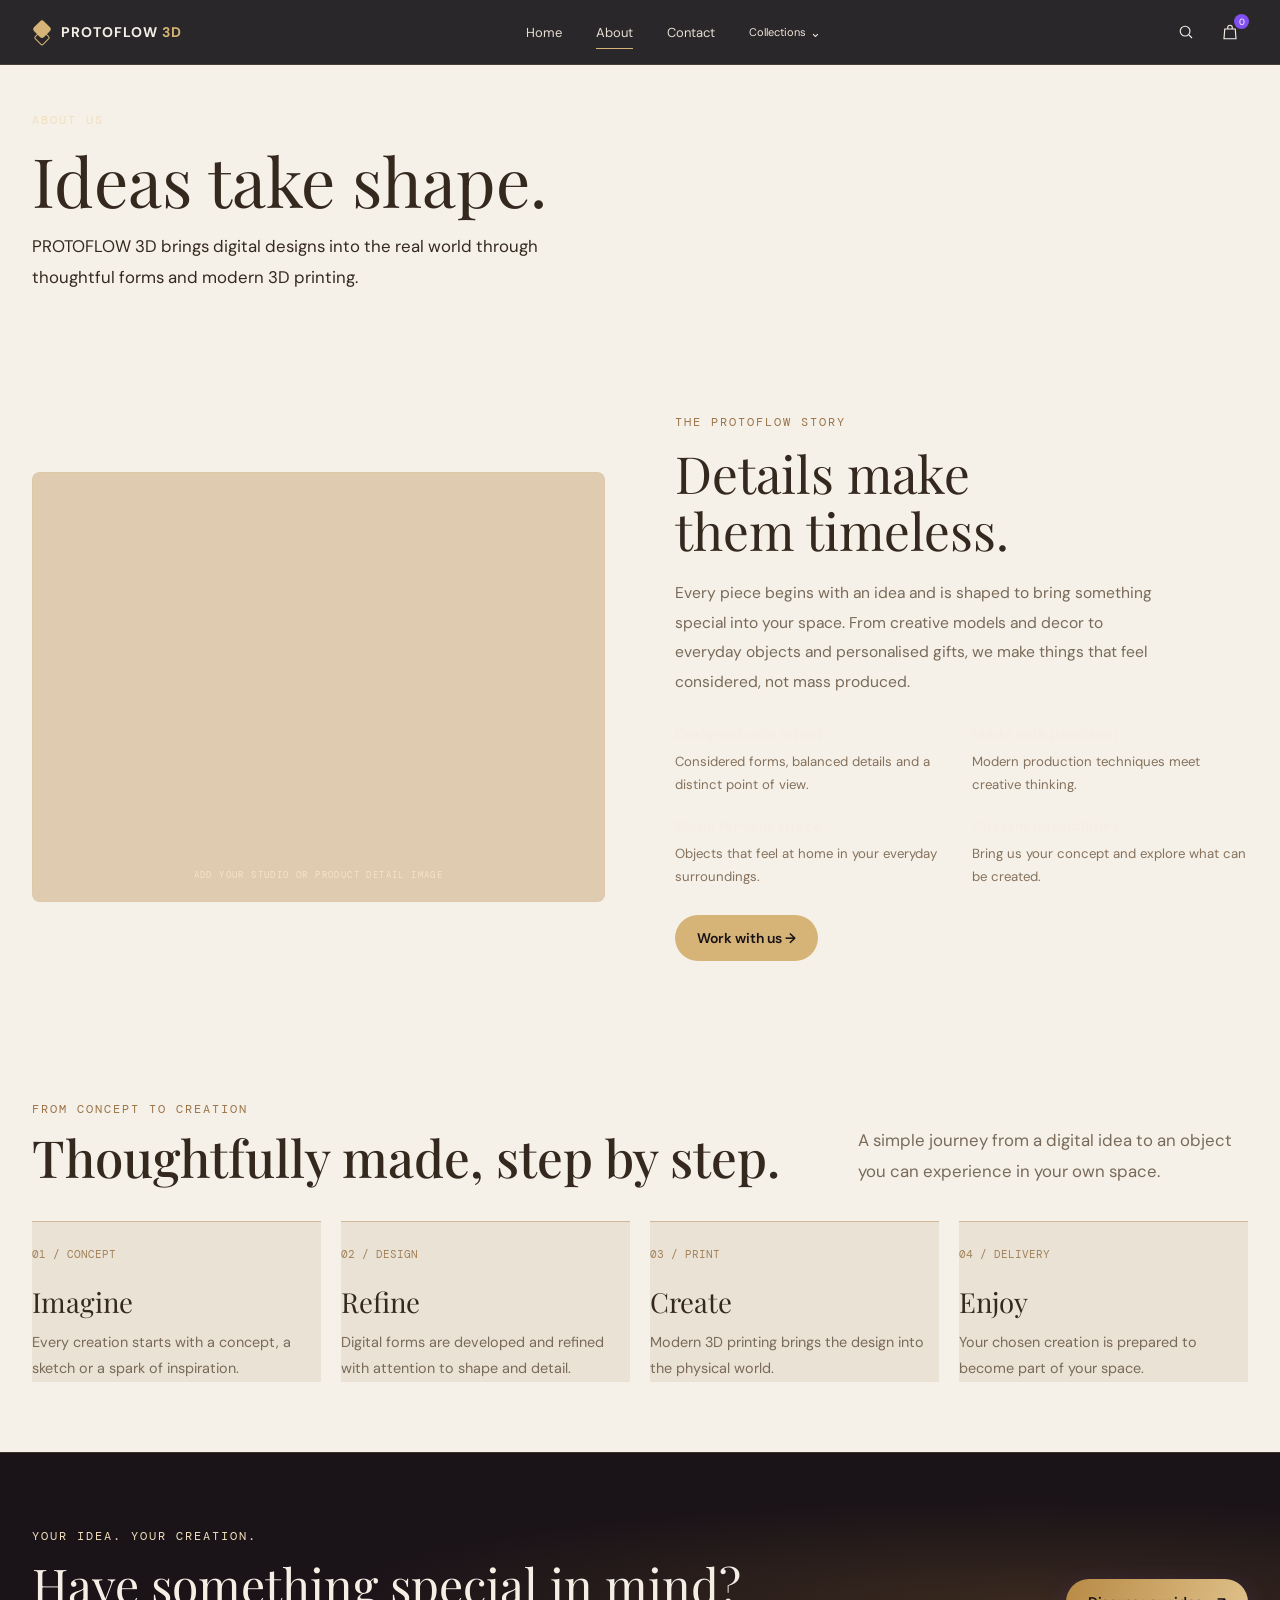
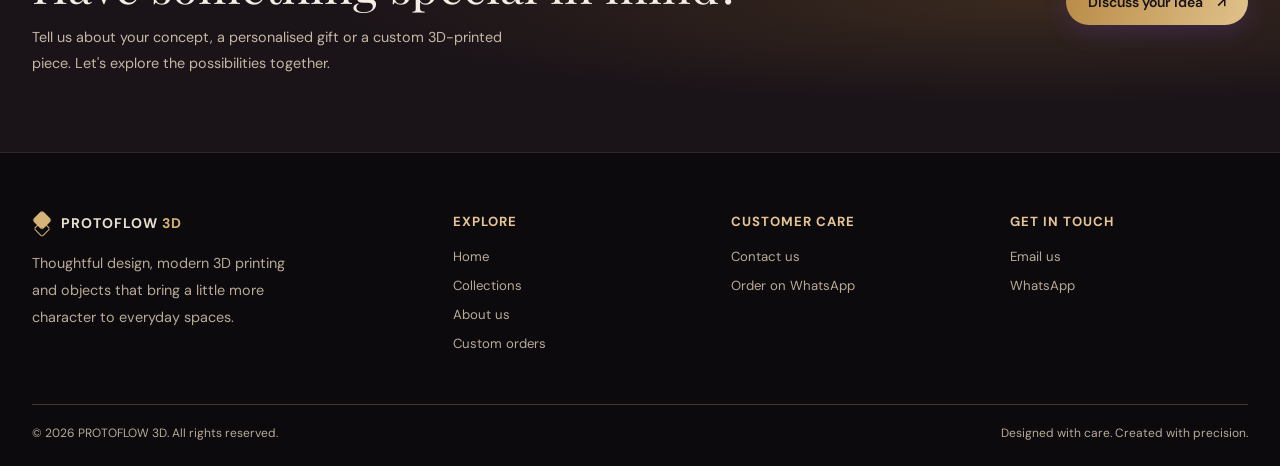
==== about.html @ d5badd85 "Refresh navigation script cache for Collections link" ====
<!DOCTYPE html>
<html lang="en">
<head>
<meta charset="UTF-8">
<meta name="viewport" content="width=device-width, initial-scale=1.0">
<meta name="theme-color" content="#39271b">
<title>About us — PROTOFLOW 3D</title>
<meta name="description" content="The story behind PROTOFLOW 3D: thoughtful design, modern 3D printing and objects made for your space.">
<link rel="preconnect" href="https://fonts.googleapis.com">
<link rel="preconnect" href="https://fonts.gstatic.com" crossorigin>
<link href="https://fonts.googleapis.com/css2?family=DM+Sans:wght@400;500;600;700&family=DM+Mono:wght@400;500&family=Playfair+Display:wght@400;500;600&display=swap" rel="stylesheet">
<link rel="stylesheet" href="assets/style.css">
</head>
<body data-page="about">
<main>
<section class="page-banner">
  <div class="container">
    <div class="eyebrow">About us</div>
    <h1>Ideas take shape.</h1>
    <p>PROTOFLOW 3D brings digital designs into the real world through thoughtful forms and modern 3D printing.</p>
  </div>
</section>

<section class="section story">
  <div class="container story-grid">
    <div class="story-image reveal">
      <img src="images/atelier-detail.jpg" alt="PROTOFLOW 3D design studio" onerror="this.style.display='none'">
      <span class="image-placeholder-label">Add your studio or product detail image</span>
    </div>
    <div class="story-copy reveal">
      <div class="eyebrow" style="color:#9b7449">The PROTOFLOW story</div>
      <h2>Details make<br>them timeless.</h2>
      <p>Every piece begins with an idea and is shaped to bring something special into your space. From creative models and decor to everyday objects and personalised gifts, we make things that feel considered, not mass produced.</p>
      <div class="story-points">
        <div class="story-point"><strong>Designed with intent</strong><span>Considered forms, balanced details and a distinct point of view.</span></div>
        <div class="story-point"><strong>Made with precision</strong><span>Modern production techniques meet creative thinking.</span></div>
        <div class="story-point"><strong>Made for your space</strong><span>Objects that feel at home in your everyday surroundings.</span></div>
        <div class="story-point"><strong>Custom possibilities</strong><span>Bring us your concept and explore what can be created.</span></div>
      </div>
      <a class="btn btn-dark" href="contact.html">Work with us →</a>
    </div>
  </div>
</section>

<section class="section process">
  <div class="container">
    <div class="section-head reveal">
      <div><div class="eyebrow" style="color:#9b7449">From concept to creation</div><h2>Thoughtfully made, step by step.</h2></div>
      <p>A simple journey from a digital idea to an object you can experience in your own space.</p>
    </div>
    <div class="process-grid">
      <article class="process-card reveal"><span class="process-number">01 / CONCEPT</span><h3>Imagine</h3><p>Every creation starts with a concept, a sketch or a spark of inspiration.</p></article>
      <article class="process-card reveal"><span class="process-number">02 / DESIGN</span><h3>Refine</h3><p>Digital forms are developed and refined with attention to shape and detail.</p></article>
      <article class="process-card reveal"><span class="process-number">03 / PRINT</span><h3>Create</h3><p>Modern 3D printing brings the design into the physical world.</p></article>
      <article class="process-card reveal"><span class="process-number">04 / DELIVERY</span><h3>Enjoy</h3><p>Your chosen creation is prepared to become part of your space.</p></article>
    </div>
  </div>
</section>

<section class="custom-cta">
  <div class="container custom-inner">
    <div>
      <div class="eyebrow">Your idea. Your creation.</div>
      <h2>Have something special in mind?</h2>
      <p>Tell us about your concept, a personalised gift or a custom 3D-printed piece. Let's explore the possibilities together.</p>
    </div>
    <a class="btn btn-primary" href="contact.html">Discuss your idea <span>↗</span></a>
  </div>
</section>
</main>
<script src="assets/app.js?v=collections-link-2"></script>
</body>
</html>
---- assets/style.css ----
:root{
  --brown:#39271b;--gold:#d9b37a;--gold-light:#f0d4a5;--purple:#8150ef;--cream:#fff4e5;
  --line:rgba(238,205,158,.25);--page-width:1440px;
  --serif:"Playfair Display",Georgia,serif;--sans:"DM Sans",Arial,sans-serif;--mono:"DM Mono",monospace;
}
*{box-sizing:border-box;margin:0;padding:0}
html{scroll-behavior:smooth;scroll-padding-top:85px}
body{font-family:var(--sans);background:#f8f3eb;color:#261b13;overflow-x:hidden}
button,input,select{font:inherit}
button,a{-webkit-tap-highlight-color:transparent}
a{color:inherit;text-decoration:none}
button{cursor:pointer}
img{display:block;max-width:100%}
.container{width:min(var(--page-width),100% - 64px);margin:auto}
.eyebrow{font-family:var(--mono);font-size:10px;letter-spacing:2px;text-transform:uppercase;color:var(--gold-light)}
.section{padding:100px 0}
.section-head{display:flex;align-items:end;justify-content:space-between;gap:24px;margin-bottom:35px}
.section-head h2{font:500 clamp(32px,4vw,54px)/1.1 var(--serif);margin-top:12px}
.section-head p{max-width:390px;color:#827365;font-size:14px;line-height:1.8}
.btn{border:0;border-radius:30px;padding:14px 22px;display:inline-flex;align-items:center;justify-content:center;gap:14px;font-size:12px;font-weight:600;transition:.25s}
.btn:hover{transform:translateY(-2px)}
.btn-primary{background:linear-gradient(110deg,#7541e7,#a16af8);color:white;box-shadow:0 7px 25px #7541e733}
.btn-outline{border:1px solid #d8c3a5;color:#39271b;background:transparent}
.btn-dark{background:#39271b;color:white}
.icon-btn{width:36px;height:36px;border:0;background:transparent;color:inherit;display:grid;place-items:center;position:relative}
.icon-btn svg{width:18px;height:18px;stroke:currentColor;fill:none;stroke-width:1.5}
.count{position:absolute;right:-1px;top:0;background:var(--purple);color:white;min-width:15px;height:15px;border-radius:20px;font-size:9px;display:grid;place-items:center;padding:0 3px}

/* HEADER */
.site-header{position:absolute;top:0;left:0;width:100%;z-index:20;color:var(--cream);background:rgba(25,16,10,.35);backdrop-filter:blur(8px);-webkit-backdrop-filter:blur(8px);border-bottom:1px solid rgba(255,235,208,.18)}
.navbar{height:64px;display:flex;align-items:center;justify-content:space-between;gap:22px}
.brand{display:flex;align-items:center;gap:9px;font-size:12px;letter-spacing:1px;font-weight:700;white-space:nowrap}
.brand-mark{width:20px;height:20px;position:relative;transform:rotate(45deg)}
.brand-mark:before{content:"";position:absolute;inset:1px 5px 5px 1px;background:#a578ff;border-radius:3px}
.brand-mark:after{content:"";position:absolute;inset:8px 0 0 8px;border:1px solid var(--gold);border-radius:2px}
.brand span span{color:var(--gold)}
.nav-links{display:flex;align-items:center;gap:34px}
.nav-links a{font-size:11px;color:#f2e7d9;position:relative;padding:24px 0}
.nav-links a:after{content:"";height:1px;position:absolute;bottom:16px;left:0;width:0;background:var(--gold);transition:.25s}
.nav-links a:hover:after,.nav-links a.active:after{width:100%}
.nav-actions{display:flex;align-items:center;gap:8px}
.menu-toggle{display:none}

/* HERO — one real photo as background (same look as screenshot) */
.hero{
  position:relative;isolation:isolate;overflow:hidden;color:var(--cream);
  min-height:560px;height:min(88vh,700px);
  background:radial-gradient(ellipse at 65% 55%,#a8773f,#4a3222 55%,#1c120b);
}
.hero-bg-slide{position:absolute;inset:0;z-index:-3;opacity:0;transition:opacity .9s ease}
.hero-bg-slide.active{opacity:1}
.hero-bg-slide img{width:100%;height:100%;object-fit:cover;object-position:center 40%}
/* dark on the left for text, photo fully visible on the right */
.hero-overlay{
  position:absolute;inset:0;z-index:-2;
  background:
    linear-gradient(90deg,rgba(20,12,7,.85) 0%,rgba(20,12,7,.50) 33%,rgba(20,12,7,.05) 62%,rgba(20,12,7,.12) 100%),
    linear-gradient(180deg,rgba(20,12,7,.35),transparent 22%,transparent 70%,rgba(20,12,7,.55));
}
.hero-inner{position:relative;z-index:2;height:100%;display:flex;align-items:center}
.hero-copy{width:42%;max-width:520px;padding-top:30px}
.hero-copy .eyebrow{display:flex;align-items:center;gap:10px}
.hero-copy .eyebrow:before{content:"";width:22px;height:1px;background:var(--gold)}
.hero h1{font:400 clamp(44px,5vw,68px)/1.05 var(--serif);letter-spacing:-1px;margin:22px 0 20px;text-shadow:0 3px 18px rgba(24,15,9,.35)}
.hero-copy>p{font-size:12px;line-height:1.85;max-width:330px;color:#fff1de;margin-bottom:23px}
.hero-cta{display:flex;gap:12px;align-items:center;flex-wrap:wrap}
.hero-bottom{
  position:absolute;bottom:0;left:0;width:100%;z-index:5;
  padding:16px 0;border-top:1px solid rgba(247,220,181,.18);background:rgba(20,12,7,.40);
  backdrop-filter:blur(6px);-webkit-backdrop-filter:blur(6px)
}
.hero-bottom-inner{display:flex;align-items:center;justify-content:space-between;gap:24px}
.benefits{display:flex;gap:30px}
.benefit{display:flex;align-items:center;gap:10px;font-size:10px;line-height:1.6}
.benefit svg{width:19px;height:19px;stroke:var(--gold-light);fill:none;stroke-width:1.5;flex-shrink:0}
.benefit span span{display:block;color:#e0cdb7;font-size:9px}
.slider-controls{display:flex;align-items:center;gap:10px}
.slider-count{font:10px var(--mono);white-space:nowrap}
.slider-line{height:1px;width:44px;background:rgba(255,231,199,.3);position:relative}
.slider-line:after{content:"";position:absolute;left:0;top:0;height:1px;width:33%;background:var(--gold)}
.slider-arrow{border:1px solid rgba(255,232,202,.38);background:rgba(40,26,17,.18);color:var(--cream);width:32px;height:32px;border-radius:50%;display:grid;place-items:center}
.slider-arrow:hover{background:var(--gold);color:#24170e}


/* CATEGORY SECTIONS */
.shop{padding:80px 0 10px}
.chips{display:flex;gap:8px;overflow-x:auto;padding-bottom:6px;margin-bottom:10px;scrollbar-width:none}
.chips::-webkit-scrollbar{display:none}
.chip{white-space:nowrap;border:1px solid #d8c8b4;background:transparent;padding:9px 16px;border-radius:30px;font-size:11px;color:#49372a;transition:.2s}
.chip:hover,.chip.active{background:#39271b;color:#fff;border-color:#39271b}
.cat-section{padding:70px 0}
.cat-section:nth-child(odd){background:#fffaf3}
.cat-section:nth-child(even){background:#f8f3eb}
.cat-count{font:11px var(--mono);color:#a18159;margin-top:10px;display:block}

/* TRUST STRIP */
.trust-strip{background:#fffaf3;border-bottom:1px solid #e9ddce}
.trust-inner{display:grid;grid-template-columns:repeat(4,1fr)}
.trust-item{padding:24px 18px;text-align:center;border-right:1px solid #eee2d3}
.trust-item:last-child{border:0}
.trust-item strong{font-size:12px;display:block;margin-bottom:5px}
.trust-item span{font-size:11px;color:#928171}

/* COLLECTIONS */
.collections{background:#f8f3eb}
.collection-grid{display:grid;grid-template-columns:repeat(3,minmax(0,1fr));gap:17px}
.collection-card{position:relative;min-height:320px;overflow:hidden;background:linear-gradient(145deg,#b99a76,#60452f);color:white;border-radius:3px;isolation:isolate}
.collection-card:after{content:"";position:absolute;inset:0;z-index:-1;background:linear-gradient(0deg,rgba(34,22,14,.82),transparent 67%)}
.collection-card img{position:absolute;inset:0;width:100%;height:100%;object-fit:cover;z-index:-2;transition:transform .6s}
.collection-card:hover img{transform:scale(1.05)}
.collection-placeholder{position:absolute;inset:0;z-index:-3;background:radial-gradient(ellipse at 50% 35%,#e1c29b,#8b6846 50%,#443020)}
.collection-info{position:absolute;left:22px;right:18px;bottom:22px}
.collection-info small{font:9px var(--mono);letter-spacing:1.5px;text-transform:uppercase;color:#f0d3a6}
.collection-info h3{font:400 25px var(--serif);margin:7px 0 12px}
.collection-info a{font-size:11px;border-bottom:1px solid rgba(255,255,255,.5);padding-bottom:5px}

/* SHOP */
.shop{background:#fffaf3}
.shop-toolbar{display:flex;align-items:center;gap:12px;flex-wrap:wrap;margin-bottom:25px}
.search-box{flex:1;min-width:180px}
.search-box input{width:100%;padding:13px 15px;border:1px solid #e8ddcf;background:#fffdf9;border-radius:3px;outline:none;font-size:12px}
.shop-toolbar select{padding:13px 12px;border:1px solid #e8ddcf;background:#fffdf9;font-size:12px;color:#49372a}
.product-grid{display:grid;grid-template-columns:repeat(4,minmax(0,1fr));gap:25px 17px}
.product-card{min-width:0}
.product-image{position:relative;aspect-ratio:4/4.5;overflow:hidden;background:linear-gradient(145deg,#f0e5d5,#d4bda0);margin-bottom:15px}
.product-image img{width:100%;height:100%;object-fit:contain;padding:12px;transition:transform .4s}
.product-card:hover .product-image img{transform:scale(1.045)}
.product-fallback{position:absolute;inset:0;display:grid;place-items:center;color:#8d6d4c;font:10px var(--mono);letter-spacing:1px;text-align:center;padding:20px}
.product-badge{position:absolute;top:12px;left:12px;background:#fffaf2;padding:6px 8px;font:9px var(--mono);text-transform:uppercase;letter-spacing:.5px}
.wishlist-btn{position:absolute;right:10px;top:10px;border:0;border-radius:50%;background:#fffaf2;width:33px;height:33px;font-size:18px;color:#563a29}
.wishlist-btn.active{color:#a33d4d}
.product-info{display:flex;justify-content:space-between;gap:10px;align-items:start}
.product-info h3{font-size:13px;font-weight:600}
.product-info p{font-size:11px;color:#998572;margin-top:6px}
.price{font-size:13px;font-weight:700;white-space:nowrap}
.product-actions{display:flex;gap:8px;margin-top:12px}
.add-btn{flex:1;background:transparent;border:1px solid #d8c8b4;padding:10px;font-size:10px}
.add-btn:hover{background:#39271b;color:white;border-color:#39271b}
.empty-state{display:none;padding:45px 0;text-align:center;color:#8e7b68}

/* STORY */
.story{background:#eee4d5}
.story-grid{display:grid;grid-template-columns:1fr 1fr;align-items:center;gap:70px}
.story-image{min-height:430px;position:relative;overflow:hidden;background:linear-gradient(145deg,#d7bc96,#795638)}
.story-image img{width:100%;height:100%;position:absolute;inset:0;object-fit:cover}
.image-placeholder-label{font:9px var(--mono);letter-spacing:1.4px;text-transform:uppercase;color:rgba(255,231,199,.85);text-align:center}
.story-image .image-placeholder-label{position:absolute;bottom:20px;left:0;right:0}
.story-copy h2{font:400 clamp(35px,4vw,55px)/1.12 var(--serif);margin:15px 0 20px}
.story-copy>p{font-size:13px;color:#776654;line-height:1.9;margin-bottom:22px;max-width:480px}
.story-points{display:grid;grid-template-columns:1fr 1fr;gap:20px;margin:27px 0}
.story-point strong{font-size:12px;display:block;margin-bottom:7px}
.story-point span{font-size:11px;color:#85715c;line-height:1.7}

/* PROCESS */
.process{background:#fffaf3}
.process-grid{display:grid;grid-template-columns:repeat(4,1fr);gap:20px}
.process-card{border-top:1px solid #d9c8b2;padding-top:20px}
.process-number{font:11px var(--mono);color:#a18159}
.process-card h3{font:400 23px var(--serif);margin:20px 0 10px}
.process-card p{font-size:12px;color:#897966;line-height:1.8}

/* CUSTOM CTA */
.custom-cta{position:relative;overflow:hidden;background:#39271b;color:var(--cream);padding:75px 0}
.custom-cta:before{content:"";position:absolute;inset:0;background:radial-gradient(ellipse at 78% 50%,rgba(206,157,93,.28),transparent 45%);pointer-events:none}
.custom-inner{position:relative;display:flex;align-items:center;justify-content:space-between;gap:30px}
.custom-inner h2{font:400 clamp(32px,4vw,48px)/1.15 var(--serif);margin:13px 0}
.custom-inner p{font-size:12px;line-height:1.8;color:#d6c2aa;max-width:500px}

/* NEWSLETTER */
.newsletter{background:#e9ddcc;padding:55px 0}
.newsletter-inner{display:flex;align-items:center;justify-content:space-between;gap:30px}
.newsletter h2{font:400 30px var(--serif);margin:8px 0}
.newsletter p{font-size:12px;color:#7e6b58}
.newsletter-form{display:flex;max-width:430px;width:100%}
.newsletter-form input{flex:1;min-width:0;padding:14px;border:1px solid #d5c1a8;background:#fffaf3;outline:none;font-size:12px}
.newsletter-form button{border:0;background:#39271b;color:white;padding:0 18px;font-size:11px}

/* FOOTER */
footer{background:#241910;color:#f7ebdc;padding:60px 0 25px}
.footer-grid{display:grid;grid-template-columns:1.6fr 1fr 1fr 1fr;gap:40px;padding-bottom:40px}
.footer-about p{font-size:12px;line-height:1.9;color:#b9a48d;max-width:280px;margin:17px 0}
.footer-col h4{font-size:11px;text-transform:uppercase;letter-spacing:1px;margin-bottom:18px;color:#e5c596}
.footer-col a{display:block;font-size:11px;color:#c6b29b;margin:12px 0}
.footer-col a:hover{color:white}
.footer-bottom{border-top:1px solid #493628;padding-top:20px;display:flex;justify-content:space-between;gap:20px;color:#a9957e;font-size:10px}

/* CART + MODAL */
.overlay{position:fixed;inset:0;background:rgba(20,13,8,.55);z-index:50;opacity:0;visibility:hidden;transition:.25s}
.overlay.open{opacity:1;visibility:visible}
.cart-drawer{position:fixed;right:0;top:0;height:100%;width:min(420px,100%);z-index:51;background:#fffaf3;padding:25px;transform:translateX(100%);transition:transform .3s;display:flex;flex-direction:column}
.cart-drawer.open{transform:translateX(0)}
.drawer-head{display:flex;align-items:center;justify-content:space-between;padding-bottom:20px;border-bottom:1px solid #e7d9c7}
.drawer-head h2{font:400 28px var(--serif)}
.close-btn{border:0;background:none;font-size:25px}
.cart-items{overflow:auto;flex:1;padding:15px 0}
.cart-row{display:flex;gap:14px;padding:14px 0;border-bottom:1px solid #eee2d4}
.cart-thumb{width:72px;height:80px;background:#e8dac7;display:grid;place-items:center;font-size:10px;color:#8c6d4c}
.cart-row h4{font-size:12px;margin:5px 0}
.cart-row p{font-size:11px;color:#88745e}
.quantity-controls{display:flex;align-items:center;gap:10px;margin-top:9px}
.quantity-controls button{width:24px;height:24px;border:1px solid #d8c8b4;background:transparent}
.cart-footer{border-top:1px solid #e7d9c7;padding-top:20px}
.cart-total{display:flex;justify-content:space-between;font-weight:700;margin-bottom:15px;font-size:14px}
.cart-note{font-size:10px;color:#8d7a66;line-height:1.7;margin-top:12px}
.modal{position:fixed;z-index:60;left:50%;top:50%;transform:translate(-50%,-45%);width:min(480px,calc(100% - 30px));padding:28px;background:#fffaf3;opacity:0;visibility:hidden;transition:.25s}
.modal.open{opacity:1;visibility:visible;transform:translate(-50%,-50%)}
.modal h2{font:400 30px var(--serif);margin:12px 0}
.modal p{font-size:12px;color:#81705f;line-height:1.8}
.modal .close-btn{position:absolute;right:18px;top:15px}
.modal-actions{display:flex;gap:10px;margin-top:20px;flex-wrap:wrap}
.toast{position:fixed;bottom:25px;left:50%;transform:translate(-50%,20px);background:#302116;color:#fff3e1;padding:13px 20px;font-size:12px;z-index:100;opacity:0;pointer-events:none;transition:.25s;box-shadow:0 8px 30px #0002}
.toast.show{opacity:1;transform:translate(-50%,0)}
.reveal{opacity:0;transform:translateY(20px);transition:opacity .65s,transform .65s}
.reveal.visible{opacity:1;transform:translateY(0)}

/* RESPONSIVE */
@media(max-width:1000px){
  .container{width:min(100% - 40px,var(--page-width))}
  .nav-links{gap:20px}
  .hero-copy{width:55%}
  .collection-grid,.product-grid{grid-template-columns:repeat(2,minmax(0,1fr))}
  .collection-card{min-height:300px}
  .story-grid{gap:35px}
}
@media(max-width:700px){
  .container{width:calc(100% - 36px)}
  .section{padding:68px 0}
  .navbar{height:60px}
  .menu-toggle{display:grid}
  .nav-links{display:none;position:absolute;left:0;right:0;top:60px;padding:12px 22px 20px;background:rgba(42,28,18,.96);backdrop-filter:blur(10px);flex-direction:column;align-items:stretch;gap:0;border-bottom:1px solid var(--line)}
  .nav-links.open{display:flex}
  .nav-links a{padding:13px 0}
  .nav-links a:after{bottom:6px}
  .nav-actions{gap:2px}
  .hero{height:760px;min-height:700px}
  .hero-bg-slide img{object-position:70% center}
  .hero-overlay{background:linear-gradient(180deg,rgba(20,12,7,.80) 0%,rgba(20,12,7,.55) 45%,rgba(20,12,7,.15) 75%,rgba(20,12,7,.55) 100%)}
  .hero-inner{align-items:flex-start}
  .hero-copy{width:100%;max-width:440px;padding-top:130px}
  .hero h1{font-size:clamp(44px,12vw,62px)}
  .benefits{gap:12px}
  .benefit{gap:5px;font-size:9px}
  .benefit svg{width:16px;height:16px}
  .benefit span span{font-size:8px}
  .slider-line{display:none}
  .slider-arrow{width:27px;height:27px}
  .slider-controls{gap:5px}
  .trust-inner{grid-template-columns:repeat(2,1fr)}
  .trust-item{border-bottom:1px solid #eee2d3}
  .section-head{align-items:start;flex-direction:column}
  .collection-grid{gap:10px}
  .collection-card{min-height:245px}
  .collection-info{left:14px;right:12px;bottom:15px}
  .collection-info h3{font-size:21px}
  .product-grid{gap:24px 12px}
  .product-info{flex-direction:column;gap:5px}
  .story-grid{grid-template-columns:1fr;gap:30px}
  .story-image{min-height:300px}
  .process-grid{grid-template-columns:repeat(2,1fr);gap:30px 18px}
  .custom-inner,.newsletter-inner{align-items:flex-start;flex-direction:column}
  .newsletter-form{max-width:none}
  .footer-grid{grid-template-columns:repeat(2,1fr);gap:30px 20px}
  .footer-about{grid-column:1/-1}
  .footer-bottom{flex-direction:column}
}
@media(max-width:390px){
  .brand{font-size:10px}
  .icon-btn{width:29px;height:34px}
  .hero h1{font-size:42px}
  .benefit:nth-child(3){display:none}
  .collection-card{min-height:210px}
}
@media(prefers-reduced-motion:reduce){*,*:before,*:after{scroll-behavior:auto!important;transition:none!important;animation:none!important}}

/* ===== MULTI-PAGE ADDITIONS ===== */
.page-banner{position:relative;padding:150px 0 70px;color:var(--cream);
  background:radial-gradient(ellipse at 78% 40%,rgba(206,157,93,.35),transparent 50%),linear-gradient(110deg,#241910,#4a3222)}
.page-banner h1{font:400 clamp(40px,5.5vw,68px)/1.05 var(--serif);margin:16px 0}
.page-banner p{font-size:14px;line-height:1.85;max-width:540px;color:#e9d8c1}
.section-link{text-align:center;margin-top:38px}
.text-link{font-size:12px;font-weight:700;border-bottom:1px solid;padding-bottom:6px}
.featured{background:#fffaf3}
.contact{background:#f8f3eb}
.contact-grid{display:grid;grid-template-columns:1fr 1.25fr;gap:50px;align-items:start}
.info-card{display:flex;gap:16px;padding:22px;background:#fffaf3;border:1px solid #eadfce;margin-bottom:14px}
.info-card .ic{width:40px;height:40px;border-radius:50%;background:#39271b;color:var(--gold-light);display:grid;place-items:center;flex-shrink:0}
.info-card .ic svg{width:18px;height:18px;stroke:currentColor;fill:none;stroke-width:1.5}
.info-card h3{font-size:13px;margin-bottom:4px}
.info-card p{font-size:12px;color:#7b6a58;line-height:1.7}
.info-card a.inline{font-size:12px;font-weight:600;border-bottom:1px solid #cdb99f;display:inline-block;margin-top:6px}
.form-card{background:#fffaf3;border:1px solid #eadfce;padding:32px}
.form-card h2{font:400 30px var(--serif);margin-bottom:6px}
.form-card>p{font-size:12px;color:#85715c;margin-bottom:22px;line-height:1.7}
.field{margin-bottom:16px}
.field label{display:block;font-size:11px;font-weight:600;margin-bottom:7px;color:#49372a}
.field input,.field select,.field textarea{width:100%;padding:13px 14px;border:1px solid #e0d2bf;background:#fffdf9;font-size:13px;outline:none;border-radius:3px;font-family:inherit}
.field input:focus,.field select:focus,.field textarea:focus{border-color:#a18159}
.field textarea{min-height:130px;resize:vertical}
.field-row{display:grid;grid-template-columns:1fr 1fr;gap:14px}
.form-note{font-size:10px;color:#8d7a66;margin-top:12px;line-height:1.7}
.how{background:#fffaf3}
@media(max-width:1000px){.contact-grid{grid-template-columns:1fr;gap:30px}}
@media(max-width:700px){.page-banner{padding:120px 0 50px}.field-row{grid-template-columns:1fr}.form-card{padding:22px}}

/* PRODUCT DETAIL */
.product-breadcrumb{font-size:11px;color:#8b7967;margin-bottom:28px}.product-breadcrumb a{text-decoration:underline;text-underline-offset:3px}
.product-detail-layout{display:grid;grid-template-columns:minmax(0,1.1fr) minmax(300px,.9fr);gap:clamp(28px,5vw,72px);align-items:start}
.detail-main-image{aspect-ratio:1/1;background:#f0e7da;display:grid;place-items:center;overflow:hidden}
.detail-main-image img{width:100%;height:100%;object-fit:contain;padding:22px}
.detail-image-placeholder{color:#8d6d4c;font:11px var(--mono);letter-spacing:1.4px;text-transform:uppercase;padding:24px;text-align:center}
.detail-thumbnails{display:flex;gap:10px;flex-wrap:wrap;margin-top:12px}
.detail-thumb{width:76px;height:76px;border:1px solid #e0d1be;background:#f0e7da;padding:4px;cursor:pointer}
.detail-thumb.active{border-color:#39271b}.detail-thumb img{width:100%;height:100%;object-fit:cover}
.detail-copy h1{font:400 clamp(32px,4vw,48px)/1.12 var(--serif);margin:14px 0}
.detail-price{font:500 28px var(--sans);margin:16px 0;color:#39271b}
.detail-description{font-size:14px;line-height:1.9;color:#796958;margin-bottom:22px}
.detail-meta{font-size:12px;line-height:1.8;color:#796958;margin:9px 0}.detail-meta strong{color:#39271b;margin-right:8px}
.detail-actions{display:flex;gap:10px;flex-wrap:wrap;margin:26px 0 14px}
.detail-note{font-size:11px;line-height:1.8;color:#8b7967;margin-top:12px}
.size-choice{padding:16px;background:#fffaf3;border:1px solid #e8ddcf;margin-top:20px}
.size-choice label{display:block;font-size:12px;margin-bottom:8px}
.size-choice input{width:100%;padding:12px;border:1px solid #e8ddcf;background:white}
.product-detail-link{display:flex;align-items:flex-start;justify-content:space-between;gap:12px}
.product-detail-link:hover h3{text-decoration:underline;text-underline-offset:3px}
.product-open-link{min-width:110px}
.recommended-section{background:#fffaf3}
.product-page-banner{padding-top:125px;padding-bottom:55px;min-height:0;background:#39271b;color:#fff4e5}
.product-page-banner h1{font:400 clamp(38px,5vw,58px)/1.1 var(--serif);margin:16px 0}
.product-page-banner p{max-width:550px;color:#e8d7c4;font-size:13px;line-height:1.8}
.collection-menu{position:relative;display:inline-flex;align-items:center}
.collection-menu-toggle{border:0;background:transparent;color:#f2e7d9;font-size:11px;padding:24px 0;cursor:pointer}
.collection-menu-toggle span{margin-left:5px;color:var(--gold)}\n.mobile-collection-arrow{display:none}
.collection-menu-panel{display:none;position:absolute;top:100%;left:-16px;min-width:225px;padding:8px;background:#fffaf3;color:#39271b;box-shadow:0 12px 35px #1d120c2b;z-index:50}
@media(hover:hover) and (pointer:fine){.collection-menu:hover .collection-menu-panel,.collection-menu:focus-within .collection-menu-panel{display:grid}}\n.collection-menu.open .collection-menu-panel{display:grid}
.collection-menu-panel a{font-size:12px;padding:11px 12px;border-radius:2px}
.collection-menu-panel a:hover{background:#efe4d4}
@media(max-width:760px){.mobile-collection-arrow{display:inline-block;margin-left:8px;transition:transform .2s}.collection-menu.open .mobile-collection-arrow{transform:rotate(90deg)}.product-detail-layout{grid-template-columns:1fr}.detail-copy h1{font-size:36px}.product-page-banner{padding-top:105px}.collection-menu{display:block;width:100%}.collection-menu-toggle{padding:12px 0;width:100%;text-align:left}.collection-menu-panel{position:static;box-shadow:none;margin:4px 0 8px}.nav-links.open .collection-menu.open .collection-menu-panel{display:grid}.nav-links.open .collection-menu:not(.open) .collection-menu-panel{display:none}}


/* Collections navigation: hover dropdown, transparent dark panel, no arrow */
.collection-menu{position:relative;display:inline-flex;align-items:center;height:100%}
.collection-menu-toggle{display:inline-flex;align-items:center;font-size:11px;color:#f2e7d9;padding:24px 0;white-space:nowrap;position:relative}
.collection-menu-toggle:after{content:"";height:1px;position:absolute;bottom:16px;left:0;width:0;background:var(--gold);transition:width .25s}
.collection-menu:hover .collection-menu-toggle:after,.collection-menu:focus-within .collection-menu-toggle:after{width:100%}
.collection-menu-panel{display:none;position:absolute;top:100%;left:-20px;min-width:250px;padding:9px;background:rgba(28,18,11,.97);border:1px solid rgba(238,205,158,.24);backdrop-filter:blur(14px);-webkit-backdrop-filter:blur(14px);box-shadow:0 18px 36px rgba(0,0,0,.28);z-index:100}
.collection-menu:hover .collection-menu-panel,.collection-menu:focus-within .collection-menu-panel{display:grid}
.collection-menu-panel a{font-size:11px;color:#f7ecdf;padding:12px 13px;display:block;white-space:nowrap;transition:background .2s,color .2s}
.collection-menu-panel a:after{display:none!important}
.collection-menu-panel a:hover,.collection-menu-panel a:focus-visible{background:rgba(217,179,122,.16);color:#f0d4a5;outline:none}
@media(max-width:760px){
 .collection-menu{display:block;width:100%;height:auto}
 .collection-menu-toggle{padding:12px 0;width:100%}
 .collection-menu-panel{position:static;box-shadow:none;border:0;border-left:1px solid rgba(238,205,158,.25);margin:0 0 8px 8px;padding:4px 0;background:rgba(28,18,11,.55)}
 .nav-links.open .collection-menu-panel{display:grid}
}

/* PRODUCT DETAIL INFORMATION */
.product-extra-details{display:grid;grid-template-columns:repeat(2,minmax(0,1fr));gap:1px;background:#e8ddcf;border:1px solid #e8ddcf;margin-top:42px}
.product-extra-block{background:#fffaf3;padding:25px 28px;min-width:0}
.product-extra-block h3{font:500 20px/1.3 var(--serif);margin-bottom:10px;color:#39271b}
.product-extra-block p{font-size:13px;line-height:1.8;color:#756657;overflow-wrap:anywhere}
.product-extra-block p+p{margin-top:8px}
.product-extra-block a{color:#7550b5;text-decoration:underline;text-underline-offset:3px}
.collection-menu-categories{display:grid;max-height:320px;overflow-y:auto}
@media(max-width:640px){.product-extra-details{grid-template-columns:1fr}.product-extra-block{padding:21px}}

/* Center hero benefits and trust points on small screens */
@media(max-width:760px){.hero-bottom-inner{flex-direction:column;align-items:center;justify-content:center;gap:14px}.benefits{width:100%;display:grid;grid-template-columns:repeat(2,minmax(0,1fr));justify-items:center;align-items:center;gap:14px 10px}.benefit{width:100%;justify-content:center;text-align:left;max-width:190px}.slider-controls{justify-content:center}.trust-inner{grid-template-columns:repeat(2,minmax(0,1fr))}.trust-item{display:flex;flex-direction:column;justify-content:center;align-items:center;text-align:center;min-height:92px;padding:18px 10px;border-right:1px solid #eee2d3;border-bottom:1px solid #eee2d3}.trust-item:nth-child(2n){border-right:0}.trust-item:nth-last-child(-n+2){border-bottom:0}.trust-item strong,.trust-item span{max-width:100%;overflow-wrap:anywhere}}

/* Keep hero trust benefits centered on desktop as well */
@media(min-width:761px){.hero-bottom-inner{position:relative;justify-content:center}.benefits{justify-content:center;margin-inline:auto}.slider-controls{position:absolute;right:0;top:50%;transform:translateY(-50%)}}

/* Homepage collection previews: four products maximum, with a clear path to the full collection */
.home-category-section{padding-top:64px;padding-bottom:64px}
.home-category-section:nth-child(even){background:#f8f3eb}
.home-category-section:nth-child(odd){background:#fffaf3}
.category-view-all{margin-top:26px}
.category-view-all .text-link{display:inline-flex;align-items:center;gap:8px}
@media(max-width:700px){.home-category-section{padding-top:48px;padding-bottom:48px}.category-view-all{margin-top:22px}}


/* Product cards are links to detail pages; keep card actions off the listing cards. */
a.product-card{display:block;color:inherit;text-decoration:none;cursor:pointer}
.card-view-details{display:flex;align-items:center;justify-content:space-between;margin-top:13px;padding-top:10px;border-top:1px solid #e5d8c7;font-size:10px;letter-spacing:.35px;color:#75563a}
a.product-card:hover .card-view-details{color:#9b7449}
.recommendation-placeholder{pointer-events:none;opacity:.82}
.recommendation-placeholder .product-image{background:linear-gradient(145deg,#eee5d8,#e3d3bd)}
.recommendation-placeholder .product-info{min-height:48px}
.recommendation-placeholder .price{font-size:10px;color:#8d7a66;white-space:normal}
.size-choice input{max-width:180px}

/* Product card actions: keep cart, quick view, details, enquiry and buy-now available */
.product-actions-secondary{display:grid;grid-template-columns:1fr 1fr;gap:8px;margin-top:8px}
.product-action-link{display:inline-flex;align-items:center;justify-content:center;min-height:36px;padding:9px 10px;border:1px solid #d8c8b4;background:transparent;color:#39271b;font:500 10px var(--mono);text-align:center;cursor:pointer;text-decoration:none}
.product-action-link:hover{background:#eee4d5}
.product-buy-now{background:#39271b;border-color:#39271b;color:#fff}
.product-buy-now:hover{background:#62472f;color:#fff}
@media(max-width:480px){.product-actions{gap:5px}.product-actions .icon-btn{padding:8px 6px}.product-actions-secondary{grid-template-columns:1fr 1fr}.product-action-link{font-size:9px;padding:8px 5px}}


/* ===== Product cards: clean responsive alignment ===== */
.product-card{min-width:0;max-width:100%;overflow:hidden;}
.product-card-main{display:block;min-width:0;}
.product-image{width:100%;cursor:pointer;}
.product-info{display:grid;grid-template-columns:minmax(0,1fr) auto;align-items:start;gap:8px;min-width:0;}
.product-info>div{min-width:0;}
.product-info h3,.product-info p{overflow-wrap:anywhere;}
.product-actions{display:grid;grid-template-columns:minmax(0,1fr) minmax(0,1fr);gap:8px;min-width:0;}
.product-actions>*{min-width:0;max-width:100%;}
.product-actions .add-btn,.product-actions .icon-btn,.product-action-link{width:100%;min-height:42px;padding:10px 8px;display:flex;align-items:center;justify-content:center;text-align:center;white-space:normal;line-height:1.3;overflow-wrap:anywhere;}
.product-actions .icon-btn{height:auto;}
.product-actions-secondary .product-action-link{flex:1 1 0;border:1px solid #d8c8b4;background:transparent;color:#39271b;font-size:10px;}
.product-actions-secondary .product-buy-now{background:#39271b;color:#fffaf3;border-color:#39271b;}
@media(max-width:700px){
  .product-grid{grid-template-columns:repeat(2,minmax(0,1fr));gap:26px 12px;}
  .product-card{width:100%;}
  .product-image{aspect-ratio:1/1.05;margin-bottom:11px;}
  .product-image img{padding:8px;object-fit:contain;}
  .product-info{grid-template-columns:minmax(0,1fr);gap:5px;}
  .product-info h3{font-size:12px;line-height:1.4;}
  .product-info p{font-size:10px;line-height:1.45;}
  .price{font-size:12px;}
  .product-actions,.product-actions-secondary{grid-template-columns:minmax(0,1fr) minmax(0,1fr);gap:6px;margin-top:9px;}
  .product-actions .add-btn,.product-actions .icon-btn,.product-action-link{min-height:40px;padding:8px 5px;font-size:10px;}
  .shop-toolbar{align-items:stretch;}
  .search-box{flex:1 1 100%;min-width:0;}
  .shop-toolbar select{width:100%;min-width:0;}
  .cat-section{padding:48px 0;}
}
@media(max-width:360px){
  .container{width:calc(100% - 24px);}
  .product-grid{gap:22px 9px;}
  .product-actions,.product-actions-secondary{grid-template-columns:minmax(0,1fr);}
}


/* Final action-row correction: keep every existing action in its own aligned slot */
.product-actions{grid-template-columns:minmax(0,1fr) minmax(0,1fr) minmax(0,1fr);}
.product-actions-secondary{grid-template-columns:minmax(0,1fr) minmax(0,1fr);}
@media(max-width:700px){
  .product-actions{grid-template-columns:minmax(0,1fr) minmax(0,.58fr) minmax(0,1fr);gap:5px;}
  .product-actions .add-btn,.product-actions .icon-btn{padding:8px 3px;font-size:9px;min-height:40px;}
  .product-actions-secondary{grid-template-columns:minmax(0,1fr) minmax(0,1fr);gap:6px;}
  .product-actions-secondary .product-action-link{padding:9px 4px;font-size:9px;min-height:42px;}
}


/* Product typography and WhatsApp action refinement */
.product-info h3{
  font-family:var(--sans);
  font-size:14px;
  font-weight:600;
  letter-spacing:-.2px;
  line-height:1.45;
  color:#302218;
}
.product-info p{
  font-family:var(--sans);
  font-size:11px;
  font-weight:400;
  line-height:1.6;
  color:#867462;
}
.product-info .price{
  font-family:var(--sans);
  font-size:13px;
  font-weight:700;
  letter-spacing:0;
  color:#39271b;
}
.product-actions .add-btn,
.product-actions .icon-btn,
.product-actions-secondary .product-action-link{
  font-family:var(--sans);
  font-size:11px;
  font-weight:600;
  letter-spacing:0;
  border-radius:4px;
  transition:background .2s ease,border-color .2s ease,color .2s ease,transform .2s ease;
}
.product-actions-secondary .product-action-link[data-enquire-product]{
  background:#eaf7ee;
  border-color:#c9e8d1;
  color:#176b3a;
  gap:6px;
}
.product-actions-secondary .product-action-link[data-enquire-product]:before{
  content:"";
  display:inline-block;
  width:7px;
  height:7px;
  border-radius:50%;
  background:#25a45a;
  flex:0 0 7px;
}
.product-actions-secondary .product-action-link[data-enquire-product]:hover{
  background:#d9f0e1;
  border-color:#a9d8b7;
}
.product-actions-secondary .product-buy-now{
  background:#39271b;
  color:#fffaf3;
  border-color:#39271b;
}
@media(max-width:700px){
  .product-info h3{font-size:12px;line-height:1.45;}
  .product-info p{font-size:10px;line-height:1.5;}
  .product-info .price{font-size:12px;}
  .product-actions .add-btn,
  .product-actions .icon-btn,
  .product-actions-secondary .product-action-link{font-size:10px;font-weight:600;letter-spacing:0;}
}

/* PROTOFLOW cinematic premium refresh — isolated feature branch */
:root{--brown:#100d10;--gold:#d6b477;--gold-light:#f1dfbd;--cream:#f5f0e8;--line:rgba(214,180,119,.22)}
html,body{background:#100d10;color:#f4eee5}
.site-header{background:rgba(13,11,14,.88);border-bottom-color:rgba(214,180,119,.18);backdrop-filter:blur(16px)}
.brand-mark:before{background:#d6b477}
.brand span span,.collection-info small,.cat-count{color:#d6b477}
.nav-links a{color:#e6ded2}
.hero{min-height:620px;height:min(92vh,820px);background:radial-gradient(ellipse at 72% 38%,#4b3425 0%,#1d1718 47%,#100d10 82%)}
.hero-bg-slide img{object-fit:cover;object-position:center 42%;filter:saturate(.92) contrast(1.04)}
.hero-overlay{background:linear-gradient(90deg,rgba(12,10,12,.92),rgba(12,10,12,.66) 38%,rgba(12,10,12,.16) 78%),linear-gradient(180deg,rgba(12,10,12,.22),transparent 35%,rgba(12,10,12,.8))}
.hero h1{font-size:clamp(48px,6.2vw,82px);letter-spacing:-1.8px;line-height:1.02}
.hero-copy>p,.section-head p,.story-copy>p,.custom-inner p,.newsletter p{color:#c6b7a6}
.btn-primary,.newsletter-form button{background:linear-gradient(110deg,#b88a45,#e0c28b);color:#171116}
.btn-dark,.product-actions-secondary .product-buy-now{background:#d6b477;color:#171116;border-color:#d6b477}
.hero-bottom,.trust-strip{background:#171317;border-color:rgba(214,180,119,.16)}
.trust-item{border-color:rgba(214,180,119,.12)}
.trust-item strong,.section-head h2,.story-copy h2,.custom-inner h2,.process-card h3{color:#f4eee5}
.trust-item span,.process-card p,.footer-col a,.footer-about p,.footer-bottom{color:#b9aa98}
.collections,.featured,.shop,.process,.cat-section{background:#100d10;color:#f4eee5}
.cat-section:nth-child(even){background:#151115}
.collection-card{border-radius:8px;background:#21191a}
.collection-card:after{background:linear-gradient(0deg,rgba(9,8,10,.92),rgba(9,8,10,.05) 78%)}
.shop-toolbar input,.shop-toolbar select{background:#191519;color:#f4eee5;border-color:#3b3032;border-radius:7px}
.shop-toolbar input::placeholder{color:#9d9084}
.chip{background:#171317;border-color:#493b3a;color:#ded3c5}
.chip:hover,.chip.active{background:#d6b477;color:#171116;border-color:#d6b477}
.product-image{background:radial-gradient(ellipse at 50% 30%,#34292b,#1b171b 74%);border:1px solid rgba(214,180,119,.14);border-radius:8px}
.product-image img{object-fit:contain;padding:14px}
.product-badge,.wishlist-btn{background:#211b20;color:#e8d5b5;border:1px solid rgba(214,180,119,.16)}
.product-info h3,.product-info .price{color:#f4eee5}
.product-info p{color:#b2a394}
.product-actions .add-btn,.product-actions .icon-btn{border-color:#51423d;color:#f4eee5;border-radius:6px}
.product-actions .add-btn:hover,.product-actions .icon-btn:hover{background:#d6b477;color:#171116;border-color:#d6b477}
.product-actions-secondary .product-action-link[data-enquire-product]{background:#17271e;border-color:#2e5940;color:#a8e4b8}
.story,.newsletter{background:#171317;color:#f4eee5}
.story-image{background:#21191d;border:1px solid rgba(214,180,119,.14);border-radius:8px}
.story-point strong{color:#f4eee5}
.custom-cta{background:#1a1318;border-top:1px solid rgba(214,180,119,.18)}
.custom-cta:before{background:radial-gradient(ellipse at 80% 50%,rgba(180,128,57,.2),transparent 48%)}
.newsletter-form input{background:#151115;color:#f4eee5;border-color:#4b3a38}
footer{background:#0c0a0d;color:#e9dfd1;border-top:1px solid rgba(214,180,119,.18)}
.overlay{background:rgba(0,0,0,.72)}
.cart-drawer,.modal{background:#191519;color:#f4eee5;border-color:#493a38}
.cart-drawer h2,.modal h2,.cart-row h4{color:#f4eee5}
.cart-note,.cart-row p,.empty-state{color:#b7a99a}
.cart-thumb{background:#292127;color:#d6b477}
@media(max-width:760px){.hero{min-height:650px;height:86svh;max-height:790px}.hero-overlay{background:linear-gradient(90deg,rgba(12,10,12,.84),rgba(12,10,12,.42)),linear-gradient(180deg,rgba(12,10,12,.28),transparent 35%,rgba(12,10,12,.88))}.hero h1{font-size:clamp(43px,11vw,64px)}.trust-inner{grid-template-columns:repeat(2,minmax(0,1fr))}.collection-grid{grid-template-columns:repeat(2,minmax(0,1fr));gap:10px}.collection-card{min-height:250px}}
@media(max-width:520px){.container{width:calc(100% - 32px)}.section{padding:68px 0}.product-grid{grid-template-columns:repeat(2,minmax(0,1fr));gap:24px 12px}.story-grid{grid-template-columns:1fr}.custom-inner,.newsletter-inner{align-items:flex-start;flex-direction:column}}


/* PROTOFLOW contrast fix + purposeful motion */
:root{
  --pf-bg:#100d10;
  --pf-panel:#21191d;
  --pf-panel-alt:#292027;
  --pf-text:#f4eee5;
  --pf-muted:#c6b7a6;
  --pf-gold:#d6b477;
}
/* Remove leftover off-white panels so light text never sits on a pale surface */
.home-category-section,.product-extra-block,.recommendation-placeholder .product-image{
  background:#21191d!important;
  color:var(--pf-text);
}
.product-extra-block h3,.product-extra-block p,.product-extra-block a{
  color:var(--pf-text);
}
.product-extra-details{background:#3b2c2b;border-color:#3b2c2b}
.home-category-section:nth-child(even),.home-category-section:nth-child(odd){
  background:#151115!important;
}
.product-extra-block p,.recommendation-placeholder .price{color:#c6b7a6}
.product-extra-block a{color:#e4c88f;text-decoration-color:#a98954}
.collection-menu-panel,.collection-menu-panel a{color:#e9dfd1}
.product-actions-secondary .product-action-link[data-enquire-product]{
  color:#a8e4b8;background:#17271e;border-color:#2e5940;
}
/* Motion: reveal content gently, add depth on hover, keep product images undistorted */
@keyframes pf-rise-in{
  from{opacity:0;transform:translate3d(0,22px,0)}
  to{opacity:1;transform:translate3d(0,0,0)}
}
@keyframes pf-glow-breathe{
  0%,100%{opacity:.55;transform:scale(1)}
  50%{opacity:.9;transform:scale(1.06)}
}
.hero-copy{animation:pf-rise-in .85s cubic-bezier(.2,.7,.2,1) both}
.hero-bottom-inner{animation:pf-rise-in .8s .16s cubic-bezier(.2,.7,.2,1) both}
.section-head,.story-copy,.custom-inner,.newsletter-inner{animation:pf-rise-in .75s cubic-bezier(.2,.7,.2,1) both}
.custom-cta:before{animation:pf-glow-breathe 8s ease-in-out infinite}
.collection-card,.product-card,.process-card,.story-image{
  transition:transform .35s cubic-bezier(.2,.7,.2,1),border-color .35s ease,box-shadow .35s ease;
}
.collection-card:hover,.product-card:hover,.process-card:hover,.story-image:hover{
  transform:translateY(-5px);
  border-color:rgba(214,180,119,.42);
  box-shadow:0 16px 36px rgba(0,0,0,.22);
}
.collection-card img,.product-image img,.story-image img{
  transition:transform .55s cubic-bezier(.2,.7,.2,1),filter .4s ease;
}
.collection-card:hover img,.product-card:hover .product-image img,.story-image:hover img{
  transform:scale(1.035);
}
.btn-primary,.btn-dark,.newsletter-form button,.product-actions button,.product-action-link{
  transition:transform .22s ease,background .25s ease,border-color .25s ease,color .25s ease,box-shadow .25s ease;
}
.btn-primary:hover,.btn-dark:hover,.newsletter-form button:hover,.product-actions button:hover,.product-action-link:hover{
  transform:translateY(-2px);
  box-shadow:0 8px 22px rgba(214,180,119,.14);
}
.product-image img{object-fit:contain;max-width:100%;max-height:100%}
@media(prefers-reduced-motion:reduce){
  *,*::before,*::after{animation-duration:.01ms!important;animation-iteration-count:1!important;scroll-behavior:auto!important;transition-duration:.01ms!important}
}


/* Cinematic first-entry sequence */
.pf-entry{position:fixed;inset:0;z-index:99999;display:flex;flex-direction:column;align-items:center;justify-content:center;gap:20px;background:radial-gradient(ellipse at 50% 44%,#35231d 0%,#171116 43%,#09080b 100%);color:#ead4a5;overflow:hidden;opacity:1;visibility:visible;transition:opacity .85s ease,visibility .85s ease}
.pf-entry:before,.pf-entry:after{content:"";position:absolute;width:min(74vw,760px);aspect-ratio:1;border:1px solid rgba(214,180,119,.12);border-radius:50%;animation:pf-entry-ring 16s linear infinite}
.pf-entry:after{width:min(55vw,560px);border-style:dashed;animation-direction:reverse;animation-duration:28s}
.pf-entry-orbit{position:relative;width:112px;height:112px;display:grid;place-items:center;margin-bottom:10px}
.pf-entry-core{display:grid;place-items:center;width:56px;height:56px;border:1px solid #d6b477;border-radius:50%;font:500 25px/1 "Playfair Display",serif;color:#f1dfbd;box-shadow:0 0 38px rgba(214,180,119,.18);animation:pf-entry-core 1.4s ease-in-out infinite alternate}
.pf-entry-orbit i{position:absolute;inset:0;border:1px solid rgba(214,180,119,.58);border-radius:50%;transform:rotateX(68deg) rotate(0deg);animation:pf-entry-orbit 2.6s linear infinite}
.pf-entry-orbit i:nth-child(2){transform:rotateX(68deg) rotate(60deg);animation-duration:3.5s}
.pf-entry-orbit i:nth-child(3){transform:rotateX(68deg) rotate(120deg);animation-duration:4.4s}
.pf-entry-brand{font:500 clamp(20px,3vw,30px)/1 "Playfair Display",serif;letter-spacing:.24em;opacity:0;animation:pf-entry-text .8s .25s ease forwards}
.pf-entry-brand b{font:500 .62em "DM Sans",sans-serif;letter-spacing:.35em;color:#d6b477}
.pf-entry-line{width:180px;height:1px;background:rgba(214,180,119,.2);overflow:hidden}
.pf-entry-line span{display:block;width:100%;height:100%;background:#e6c98f;transform:translateX(-100%);animation:pf-entry-progress 1.8s .2s ease forwards}
.pf-entry-caption{font:10px/1.5 "DM Mono",monospace;letter-spacing:.2em;color:#c6b7a6;opacity:0;animation:pf-entry-text .8s .55s ease forwards}
.pf-entry.is-leaving{opacity:0;visibility:hidden;pointer-events:none}
@keyframes pf-entry-ring{to{transform:rotate(360deg)}}
@keyframes pf-entry-orbit{to{transform:rotateX(68deg) rotate(360deg)}}
@keyframes pf-entry-core{to{transform:scale(1.08);box-shadow:0 0 52px rgba(214,180,119,.3)}}
@keyframes pf-entry-text{to{opacity:1;transform:translateY(0)}}
@keyframes pf-entry-progress{to{transform:translateX(0)}}
.pf-entry-brand,.pf-entry-caption{transform:translateY(8px)}
@media(prefers-reduced-motion:reduce){.pf-entry,.pf-entry *{animation-duration:.01ms!important;animation-iteration-count:1!important;transition-duration:.01ms!important}}


/* PROTOFLOW logo assembly: parts fly in, rotate independently, then lock inside the ring */
.pf-entry.pf-entry-logo{gap:0;padding:24px}
.pf-entry-logo .pf-entry-stage{position:relative;display:flex;flex-direction:column;align-items:center;justify-content:center;width:min(92vw,540px);z-index:1}
.pf-entry-logo .pf-entry-ring{position:absolute;width:min(82vw,440px);aspect-ratio:1;border:1px solid rgba(224,183,104,.8);border-radius:50%;box-shadow:0 0 22px rgba(224,183,104,.12),inset 0 0 28px rgba(224,183,104,.06);opacity:0;transform:scale(.25) rotate(-90deg);animation:pf-ring-lock 1.2s .2s cubic-bezier(.2,.8,.2,1) forwards}
.pf-entry-logo .pf-entry-ring:before,.pf-entry-logo .pf-entry-ring:after{content:"";position:absolute;inset:12px;border:1px dashed rgba(224,183,104,.3);border-radius:50%;animation:pf-entry-ring 9s linear infinite}
.pf-entry-logo .pf-entry-ring:after{inset:25px;border-style:solid;opacity:.35;animation-direction:reverse}
.pf-logo-build{position:relative;width:min(80vw,410px);height:auto;overflow:visible;z-index:2;filter:drop-shadow(0 12px 24px rgba(0,0,0,.25))}
.pf-logo-build .pf-part{transform-box:fill-box;transform-origin:center;opacity:0}
.pf-logo-build .pf-rail-top{animation:pf-rail-in .95s .3s cubic-bezier(.2,.8,.2,1) forwards}
.pf-logo-build .pf-print-head{animation:pf-head-in 1s .58s cubic-bezier(.2,.8,.2,1) forwards}
.pf-logo-build .pf-letter-three{animation:pf-three-in 1.05s .78s cubic-bezier(.2,.8,.2,1) forwards}
.pf-logo-build .pf-letter-d{animation:pf-d-in 1.05s .98s cubic-bezier(.2,.8,.2,1) forwards}
.pf-logo-build .pf-rail-base{animation:pf-base-in .9s 1.2s cubic-bezier(.2,.8,.2,1) forwards}
.pf-logo-build .pf-wordmark{animation:pf-word-in .7s 1.55s ease forwards}
.pf-entry-logo .pf-entry-brand{margin-top:10px;font-family:"DM Sans",sans-serif;font-size:clamp(18px,3vw,25px);letter-spacing:.18em;animation:pf-entry-text .7s 1.6s ease forwards}
.pf-entry-logo .pf-entry-caption{margin-top:12px;text-align:center;font-size:9px}
.pf-entry-logo .pf-entry-line{margin-top:20px;width:min(210px,55vw)}
@keyframes pf-ring-lock{0%{opacity:0;transform:scale(.2) rotate(-120deg)}65%{opacity:1;transform:scale(1.05) rotate(12deg)}100%{opacity:1;transform:scale(1) rotate(0)}}
@keyframes pf-rail-in{0%{opacity:0;transform:translate(-130px,-60px) rotate(-28deg) scale(.8)}70%{opacity:1;transform:translate(5px,3px) rotate(4deg)}100%{opacity:1;transform:translate(0) rotate(0)}}
@keyframes pf-head-in{0%{opacity:0;transform:translate(85px,-90px) rotate(150deg) scale(.65)}70%{opacity:1;transform:translate(-3px,3px) rotate(-8deg)}100%{opacity:1;transform:translate(0) rotate(0)}}
@keyframes pf-three-in{0%{opacity:0;transform:translate(-85px,80px) rotate(-110deg) scale(.6)}75%{opacity:1;transform:translate(3px,-3px) rotate(8deg)}100%{opacity:1;transform:translate(0) rotate(0)}}
@keyframes pf-d-in{0%{opacity:0;transform:translate(100px,65px) rotate(105deg) scale(.65)}75%{opacity:1;transform:translate(-3px,-3px) rotate(-6deg)}100%{opacity:1;transform:translate(0) rotate(0)}}
@keyframes pf-base-in{0%{opacity:0;transform:translate(0,90px) rotate(8deg) scaleX(.35)}75%{opacity:1;transform:translate(0,-3px) rotate(-2deg) scaleX(1.02)}100%{opacity:1;transform:translate(0) rotate(0) scaleX(1)}}
@keyframes pf-word-in{0%{opacity:0;transform:translateY(20px);letter-spacing:8px}100%{opacity:1;transform:translateY(0);letter-spacing:1.2px}}
@media(prefers-reduced-motion:reduce){.pf-entry-logo .pf-entry-ring,.pf-logo-build .pf-part{animation:none!important;opacity:1!important;transform:none!important}}


/* Final intro refinements: keep the actual mark inside the ring, remove duplicate wordmark */
.pf-entry-logo .pf-entry-stage{width:min(92vw,540px);gap:0}
.pf-entry-logo .pf-entry-ring{width:min(90vw,500px);max-width:calc(100vw - 34px);aspect-ratio:1}
.pf-logo-build{width:min(76vw,390px);max-height:57vh;overflow:visible}
.pf-logo-build .pf-wordmark{display:none!important}
.pf-entry-logo .pf-entry-brand{margin-top:4px;letter-spacing:.16em}
.pf-entry-logo .pf-entry-caption{margin-top:-2px;max-width:80%;text-align:center}
.pf-entry-logo .pf-entry-line{margin-top:10px}
.pf-entry.is-leaving{opacity:0;visibility:hidden;pointer-events:none;transition:opacity .9s ease,visibility .9s ease}
@media(max-height:700px){.pf-logo-build{width:min(68vw,320px);max-height:49vh}.pf-entry-logo .pf-entry-ring{width:min(78vh,400px)}.pf-entry-logo .pf-entry-caption{margin-top:-4px}.pf-entry-logo .pf-entry-line{margin-top:8px}}

/* Homepage collection tiles: image and placeholder are part of the link target */
.collection-card-clickable{cursor:pointer}
.collection-card-clickable:focus-visible{outline:2px solid #9b7449;outline-offset:4px}

/* Collection artwork is decorative; let clicks reach the full collection tile. */
.collection-card-clickable>.collection-placeholder,.collection-card-clickable>img{pointer-events:none}
.collection-card-clickable>.collection-info{pointer-events:none}
.collection-card-clickable .collection-info a{pointer-events:auto}

/* Product images: consistent automatic fitting and clickable card repair */
.product-image{display:block;position:relative;aspect-ratio:4/4.5;overflow:hidden;background:#f0e8dc;}
.product-image img{display:block;width:100%;height:100%;object-fit:contain;object-position:center;padding:clamp(8px,2vw,16px);}
.product-card-main{display:block;position:relative;color:inherit;cursor:pointer;}
.product-card-main .product-image,.product-card-main .product-info{pointer-events:none;}
.product-card-main .product-image img{pointer-events:none;}
.pf-entry-logo .pf-entry-brand{display:block;position:relative;z-index:3;margin-top:-2px;font-family:"DM Sans",sans-serif;font-weight:800;font-size:clamp(17px,3.3vw,25px);letter-spacing:.08em;text-align:center;color:#f8f2e9;opacity:0;animation:pf-entry-text .7s 1.6s ease forwards;}
.pf-entry-logo .pf-entry-caption{margin-top:clamp(6px,1.4vh,12px);max-width:78%;text-align:center;font-size:clamp(7px,1.5vw,9px);letter-spacing:.15em;}
.pf-entry-logo .pf-entry-line{margin-top:clamp(8px,1.8vh,16px);width:min(210px,48vw);}
@media(max-width:600px){.product-grid{grid-template-columns:repeat(2,minmax(0,1fr));gap:22px 12px}.product-image img{padding:8px}.product-info{gap:6px}.product-info h3{font-size:12px}.price{font-size:12px}}


/* Responsive product presentation: gallery left with vertical thumbnails on desktop */
.product-detail-section .container{max-width:1320px}
.product-detail-layout{grid-template-columns:minmax(0,1.12fr) minmax(320px,.88fr);gap:clamp(24px,4vw,64px)}
.detail-gallery{display:grid;grid-template-columns:76px minmax(0,1fr);gap:12px;align-items:start;min-width:0}
.detail-main-image{grid-column:2;grid-row:1;aspect-ratio:4/5;min-width:0;background:#f1e8dc}
.detail-main-image img{padding:clamp(8px,1.5vw,22px);object-fit:contain;transition:opacity .22s ease,transform .35s ease}
.detail-thumbnails{grid-column:1;grid-row:1;display:flex;flex-direction:column;gap:8px;margin:0;max-height:75vh;overflow:auto}
.detail-thumb{width:100%;height:auto;aspect-ratio:4/5;padding:3px;flex:0 0 auto}
.detail-thumb img{object-fit:contain}
.detail-copy{min-width:0;max-width:620px}
.detail-copy h1{font-size:clamp(22px,2.1vw,34px);line-height:1.22;margin:10px 0 12px;overflow-wrap:anywhere}
.detail-price{font-size:clamp(19px,1.8vw,26px);margin:10px 0 18px}
.detail-description{font-size:clamp(12px,.95vw,14px);line-height:1.75}
.product-page-banner h1{font-size:clamp(28px,3.4vw,48px)}
.product-page-banner p{font-size:clamp(12px,.95vw,14px)}
.product-extra-details{margin-top:30px}
.product-extra-block{padding:clamp(14px,2vw,25px)}
.product-extra-block h3{font-size:clamp(15px,1.3vw,20px)}
.product-extra-block p{font-size:clamp(11px,.9vw,13px)}
.product-detail-layout .detail-gallery,.product-detail-layout .detail-copy{animation:pf-product-enter .55s cubic-bezier(.2,.7,.2,1) both}
.product-detail-layout .detail-copy{animation-delay:.08s}
@keyframes pf-product-enter{from{opacity:0;transform:translateY(12px)}to{opacity:1;transform:translateY(0)}}
@media(max-width:760px){
 .product-detail-layout{grid-template-columns:minmax(0,1fr);gap:24px}
 .detail-gallery{grid-template-columns:minmax(0,1fr);gap:10px}
 .detail-main-image{grid-column:1;grid-row:1;aspect-ratio:4/4.3;max-height:68vh}
 .detail-thumbnails{grid-column:1;grid-row:2;flex-direction:row;max-height:none;overflow-x:auto;overflow-y:hidden;padding-bottom:4px}
 .detail-thumb{width:68px;height:84px;aspect-ratio:auto}
 .detail-copy{max-width:none}
 .detail-copy h1{font-size:clamp(20px,5.2vw,28px);margin:8px 0 10px}
 .detail-price{font-size:21px;margin:8px 0 14px}
 .detail-description{font-size:13px;line-height:1.65;margin-bottom:16px}
 .detail-actions{margin:18px 0 10px}
 .product-page-banner{padding-top:95px;padding-bottom:34px}
 .product-page-banner h1{font-size:clamp(25px,7vw,34px)}
 .product-extra-details{margin-top:24px}
 .product-extra-block{padding:16px}
 .product-extra-block h3{font-size:16px}
 .product-extra-block p{font-size:12px;line-height:1.65}
 .product-breadcrumb{font-size:10px;margin-bottom:16px}
 .size-choice{padding:12px;margin-top:14px}
}
@media(prefers-reduced-motion:reduce){.product-detail-layout .detail-gallery,.product-detail-layout .detail-copy{animation:none}}


/* Product images: fill the frame consistently; keep cards visually compact */
.product-image{aspect-ratio:1/1;overflow:hidden;background:#f1e8dc}
.product-image img{width:100%;height:100%;object-fit:cover;object-position:center;padding:0!important;transform:scale(1.015)}
.product-card .product-image img{object-fit:cover}
.product-card-main .product-image{max-height:clamp(210px,25vw,330px)}
/* Product detail hero: smaller than the previous oversized gallery */
.product-detail-layout{grid-template-columns:minmax(0,.92fr) minmax(320px,1.08fr);gap:clamp(24px,3.4vw,52px)}
.detail-gallery{grid-template-columns:58px minmax(0,1fr);gap:10px}
.detail-main-image{aspect-ratio:4/4.7;max-height:min(68vw,650px);overflow:hidden}
.detail-main-image img{width:100%;height:100%;object-fit:cover;padding:0!important}
.detail-thumbnails{max-height:min(68vw,650px)}
.detail-thumb{width:100%;aspect-ratio:4/5;overflow:hidden}
.detail-thumb img{width:100%;height:100%;object-fit:cover}
@media(max-width:760px){
 .product-image{aspect-ratio:1/1}
 .product-card-main .product-image{max-height:250px}
 .product-detail-layout{grid-template-columns:minmax(0,1fr);gap:20px}
 .detail-gallery{grid-template-columns:minmax(0,1fr);gap:9px}
 .detail-main-image{grid-column:1;grid-row:1;aspect-ratio:1/1;max-height:56vh}
 .detail-main-image img{object-fit:contain;padding:4px!important}
 .detail-thumbnails{grid-column:1;grid-row:2;flex-direction:row;max-height:none;overflow-x:auto;overflow-y:hidden}
 .detail-thumb{width:64px;height:72px;aspect-ratio:auto;flex:0 0 64px}
 .detail-thumb img{object-fit:contain}
}


/* Desktop product detail layout tuned to the supplied reference screenshot */
@media(min-width:761px){
 .product-page-banner{display:none!important}
 .product-detail-section{padding-top:34px!important;padding-bottom:56px!important}
 .product-detail-section .container{max-width:790px!important}
 .product-detail-layout{display:grid!important;grid-template-columns:minmax(0,1.08fr) minmax(0,1fr)!important;gap:19px!important;align-items:start!important}
 .detail-gallery{display:grid!important;grid-template-columns:24px minmax(0,1fr)!important;gap:6px!important;align-items:start!important}
 .detail-main-image{grid-column:2!important;grid-row:1!important;aspect-ratio:4/5!important;max-height:495px!important;background:#f5f0e9!important}
 .detail-main-image img{width:100%!important;height:100%!important;object-fit:contain!important;padding:0!important}
 .detail-thumbnails{grid-column:1!important;grid-row:1!important;display:flex!important;flex-direction:column!important;gap:6px!important;max-height:495px!important;overflow-y:auto!important;overflow-x:hidden!important}
 .detail-thumb{width:24px!important;height:42px!important;aspect-ratio:auto!important;padding:1px!important;flex:0 0 auto!important}
 .detail-thumb img{width:100%!important;height:100%!important;object-fit:cover!important}
 .detail-copy{max-width:none!important;padding-top:12px!important}
 .detail-copy .eyebrow{font-size:8px!important;letter-spacing:.09em!important;margin-bottom:8px!important}
 .detail-copy h1{font:600 11px/1.45 "DM Sans",sans-serif!important;letter-spacing:0!important;margin:0 0 10px!important;text-transform:uppercase!important}
 .detail-price{font-size:9px!important;line-height:1.5!important;margin:8px 0 18px!important}
 .detail-copy .size-choice{margin:0 0 14px!important;padding:0!important}
 .detail-copy .size-choice h3,.detail-copy .detail-meta strong{font-size:8px!important}
 .detail-copy .detail-description{font-size:9px!important;line-height:1.55!important;margin:12px 0 18px!important}
 .detail-copy .detail-meta{font-size:8px!important;line-height:1.5!important;gap:7px!important}
 .detail-copy .detail-note{font-size:8px!important;line-height:1.5!important}
 .detail-copy .detail-actions{display:grid!important;grid-template-columns:1fr 1fr!important;gap:6px!important;margin:16px 0 10px!important}
 .detail-copy .detail-actions .btn{min-height:30px!important;padding:8px 10px!important;font-size:8px!important;letter-spacing:.04em!important}
 .product-extra-details{margin-top:18px!important}
 .product-extra-block{padding:10px 0!important}
 .product-extra-block h3{font-size:9px!important}
 .product-extra-block p{font-size:9px!important;line-height:1.5!important}
}
@media(max-width:760px){
 .product-page-banner{display:none!important}
 .product-detail-section{padding-top:22px!important}
 .detail-main-image img{object-fit:contain!important}
}


/* Compact preset size selector */
.size-choice{margin:14px 0}
.size-choice>label,.custom-size-wrap label{display:block;font-size:11px;font-weight:600;margin-bottom:8px}
.size-preset-grid{display:flex;flex-wrap:wrap;gap:5px}
.size-preset{min-width:30px;height:30px;padding:3px 5px;border:1px solid #d7d0c8;background:#fff;color:#25211e;font:500 10px/1 "DM Sans",sans-serif;cursor:pointer;display:flex;align-items:center;justify-content:center;gap:2px}
.size-preset small{font-size:7px;opacity:.7}
.size-preset.active{background:#191715;color:#fff;border-color:#191715}
.size-preset.size-custom{min-width:49px}
.custom-size-wrap{margin-top:9px}
.custom-size-wrap[hidden]{display:none!important}
.custom-size-wrap input{width:100%;max-width:160px;height:30px;border:1px solid #d7d0c8;padding:5px 8px;font:11px "DM Sans",sans-serif}
@media(min-width:761px){
 .size-choice>label,.custom-size-wrap label{font-size:8px;margin-bottom:6px}
 .size-preset{min-width:27px;height:28px;font-size:8px}
 .size-preset small{font-size:6px}
 .size-preset.size-custom{min-width:43px}
 .custom-size-wrap input{height:27px;font-size:9px}
}
@media(max-width:760px){
 .size-preset{min-width:34px;height:34px;font-size:11px}
 .size-preset.size-custom{min-width:54px}
}


/* Stable header and single Collections dropdown */
.site-header{position:fixed;top:0;left:0;right:0;width:100%;z-index:100;transition:background .2s ease}
.nav-dropdown{position:relative;display:flex;align-items:center}
.nav-dropdown-toggle{border:0;background:transparent;color:#f2e7d9;font:11px var(--sans);padding:24px 0;display:flex;align-items:center;gap:6px;cursor:pointer;position:relative}
.nav-dropdown-toggle:after{content:"";height:1px;position:absolute;bottom:16px;left:0;width:0;background:var(--gold);transition:width .25s}
.nav-dropdown-toggle:hover:after,.nav-dropdown-toggle.active:after{width:100%}
.nav-dropdown-menu{display:none;position:absolute;top:calc(100% - 8px);left:-16px;min-width:170px;padding:7px;background:#fffaf3;color:#39271b;border:1px solid #e7d7c1;box-shadow:0 12px 30px rgba(24,15,9,.18);border-radius:8px;z-index:150}
.nav-dropdown-menu.open{display:grid}
@media (hover:hover) and (pointer:fine){.nav-dropdown:hover .nav-dropdown-menu{display:grid}.nav-dropdown:hover .nav-dropdown-toggle:after{width:100%}}
.nav-dropdown-menu a{color:#39271b!important;display:block;padding:11px 12px!important;font-size:11px!important;border-radius:5px}
.nav-dropdown-menu a:after{display:none}
.nav-dropdown-menu a:hover{background:#efe4d4}
@media(max-width:760px){
 .site-header{position:fixed}
 .nav-links{align-items:stretch}
 .nav-dropdown{display:block}
 .nav-dropdown-toggle{width:100%;justify-content:space-between;padding:14px 0}
 .nav-dropdown-toggle:after{display:none}
 .nav-dropdown-menu{position:static;box-shadow:none;margin:0 0 8px 10px;min-width:0;border-radius:6px}
 .nav-dropdown-menu a{padding:11px 12px!important}
}


/* Collections dropdown: readable contrast, hover on desktop/tablet, tap on mobile */
.nav-dropdown-menu{
  background:#241a14!important;
  color:#fffaf3!important;
  border:1px solid #9d7955!important;
  box-shadow:0 14px 32px rgba(0,0,0,.32)!important;
}
.nav-dropdown-menu a,
.nav-dropdown-menu a:visited{
  color:#fffaf3!important;
  background:transparent!important;
}
.nav-dropdown-menu a:hover,
.nav-dropdown-menu a:focus-visible{
  color:#241a14!important;
  background:#e7c99f!important;
  outline:none;
}
@media (hover:hover) and (pointer:fine) and (min-width:761px){
  .nav-dropdown:hover .nav-dropdown-menu,
  .nav-dropdown:focus-within .nav-dropdown-menu{display:grid!important}
  .nav-dropdown-menu{top:100%;left:-16px}
}
@media (max-width:760px){
  .nav-dropdown-menu{background:#241a14!important}
  .nav-dropdown-menu a{color:#fffaf3!important}
  .nav-dropdown-menu a:hover,.nav-dropdown-menu a:focus-visible{background:#e7c99f!important;color:#241a14!important}
}


/* Product detail page: use the existing single product image without an empty thumbnail rail */
.product-detail-section{padding-top:34px;padding-bottom:56px}
.product-detail-section .container{max-width:1240px}
.product-detail-layout{grid-template-columns:minmax(0,1.05fr) minmax(0,.95fr);gap:clamp(28px,4.2vw,64px)}
.detail-gallery{display:block;min-width:0}
.detail-main-image{grid-column:auto;grid-row:auto;width:100%;aspect-ratio:1/1;max-height:none;background:#f0e7da;border:1px solid #e7d9c7}
.detail-main-image img{object-fit:contain!important;padding:clamp(12px,2vw,28px)!important}
.detail-thumbnails{display:flex;flex-direction:row;gap:8px;margin-top:10px;max-height:none;overflow-x:auto}
.detail-thumb{width:66px;height:72px;flex:0 0 66px;aspect-ratio:auto;padding:3px}
.detail-thumb img{object-fit:contain}
.detail-copy{padding-top:4px;max-width:none}
.detail-copy h1{font-size:clamp(30px,3vw,44px);text-transform:none;letter-spacing:0;line-height:1.15;margin:10px 0 12px}
.detail-price{font-size:clamp(24px,2.3vw,32px);margin:12px 0}
.detail-description{font-size:14px;line-height:1.8;margin-bottom:18px}
.detail-meta{font-size:12px}
.size-choice{background:#fffaf3;padding:16px;margin-top:18px}
.size-choice>label{font-size:12px!important;margin-bottom:10px}
.size-preset-grid{display:flex;flex-wrap:wrap;gap:7px}
.size-preset{min-width:42px;height:38px;padding:6px 9px;border:1px solid #d8c8b4;background:#fffdf9;color:#39271b;font:500 12px var(--sans);cursor:pointer}
.size-preset.active{background:#39271b;color:#fffaf3;border-color:#39271b}
.size-choice input{margin-top:10px;max-width:110px;height:36px;padding:8px 10px;border:1px solid #d8c8b4;background:#fffdf9}
.detail-primary-actions{display:grid;grid-template-columns:1fr 1fr;gap:10px;margin:18px 0 10px}
.detail-primary-actions .btn{min-height:46px;border-radius:3px;font-size:12px}
.detail-enquire-link{border:0;background:transparent;color:#75563a;text-decoration:underline;text-underline-offset:4px;font-size:12px;padding:8px 0}
.product-extra-details{margin-top:32px}
@media(min-width:761px){
 .product-detail-section{padding-top:34px!important}
 .product-detail-section .container{max-width:1240px!important}
 .product-detail-layout{grid-template-columns:minmax(0,1.05fr) minmax(0,.95fr)!important;gap:clamp(28px,4.2vw,64px)!important}
 .detail-gallery{display:block!important}
 .detail-main-image{grid-column:auto!important;grid-row:auto!important;aspect-ratio:1/1!important;max-height:none!important}
 .detail-thumbnails{display:flex!important;flex-direction:row!important;max-height:none!important;overflow-x:auto!important;overflow-y:hidden!important}
 .detail-thumb{width:66px!important;height:72px!important;flex:0 0 66px!important}
 .detail-copy h1{font-size:clamp(30px,3vw,44px)!important;text-transform:none!important;font-weight:500!important}
 .detail-price{font-size:clamp(24px,2.3vw,32px)!important}
 .detail-copy .detail-description{font-size:14px!important;line-height:1.8!important}
 .detail-copy .detail-note{font-size:11px!important}
 .detail-copy .detail-actions{display:grid!important;grid-template-columns:1fr 1fr!important}
 .detail-copy .detail-actions .btn{min-height:46px!important;font-size:12px!important}
}
@media(max-width:1000px) and (min-width:761px){
 .product-detail-layout{grid-template-columns:minmax(0,1fr) minmax(0,1fr)!important;gap:24px!important}
 .detail-copy h1{font-size:30px!important}
 .detail-main-image{aspect-ratio:1/1!important}
}
@media(max-width:760px){
 .product-detail-section{padding-top:20px!important;padding-bottom:42px!important}
 .product-detail-layout{grid-template-columns:minmax(0,1fr)!important;gap:22px!important}
 .detail-gallery{display:block!important}
 .detail-main-image{aspect-ratio:1/1!important;max-height:none!important}
 .detail-copy h1{font-size:29px!important}
 .detail-primary-actions .btn{min-height:46px!important;font-size:11px!important}
 .size-preset{min-width:38px;height:36px}
}
@media(max-width:380px){
 .detail-primary-actions{grid-template-columns:1fr}
 .size-preset-grid{gap:5px}
 .size-preset{min-width:34px;padding:5px}
}


/* Final image-fit pass: consistent frames across home, cards and product detail */
.product-image,
.product-card .product-image,
.collection-card .collection-image,
.story-image{
  overflow:hidden;
  background:#f3ece2;
}
.product-image img,
.product-card .product-image img,
#featuredGrid .product-image img,
#homeCategorySections .product-image img{
  display:block;
  width:100%;
  height:100%;
  object-fit:contain!important;
  object-position:center center!important;
  padding:12px!important;
  transform:none!important;
}
.product-image{aspect-ratio:1/1!important;min-width:0}
.product-card-main .product-image{max-height:none!important}
.collection-card .collection-image img{
  width:100%;
  height:100%;
  object-fit:cover;
  object-position:center;
}
.story-image img{
  display:block;
  width:100%;
  height:100%;
  object-fit:cover;
  object-position:center;
}
.hero-bg-slide img{
  width:100%;
  height:100%;
  object-fit:cover;
  object-position:center;
}
/* Product detail: real image fills the gallery without a vacant thumbnail column */
.product-detail-section .product-detail-layout{
  grid-template-columns:minmax(0,1.05fr) minmax(0,.95fr)!important;
  align-items:start!important;
  gap:clamp(24px,4vw,56px)!important;
}
.product-detail-section .detail-gallery{
  display:block!important;
  min-width:0;
}
.product-detail-section .detail-main-image{
  width:100%!important;
  aspect-ratio:1/1!important;
  max-height:none!important;
  background:#f3ece2!important;
  overflow:hidden!important;
}
.product-detail-section .detail-main-image img{
  display:block!important;
  width:100%!important;
  height:100%!important;
  object-fit:contain!important;
  object-position:center!important;
  padding:clamp(14px,2vw,28px)!important;
}
.product-detail-section .detail-thumbnails{
  display:flex!important;
  flex-direction:row!important;
  max-height:none!important;
  overflow-x:auto!important;
  overflow-y:hidden!important;
  margin-top:10px!important;
}
.product-detail-section .detail-copy{
  min-width:0;
  max-width:none!important;
}
@media(max-width:760px){
 .product-detail-section .product-detail-layout{grid-template-columns:minmax(0,1fr)!important;gap:22px!important}
 .product-detail-section .detail-main-image{aspect-ratio:1/1!important;max-height:none!important}
 .product-detail-section .detail-main-image img{padding:12px!important}
 .product-card .product-image img,
 #featuredGrid .product-image img,
 #homeCategorySections .product-image img{padding:8px!important}
}


/* Final product size selector: compact, warm theme, no always-visible manual field */
.product-detail-section .size-choice{
  background:#e9ddca!important;
  border:1px solid #c9ad89!important;
  border-radius:4px!important;
  padding:11px!important;
  color:#39271b!important;
}
.product-detail-section .size-preset-grid{gap:5px!important}
.product-detail-section .size-preset{
  min-width:31px!important;
  width:31px!important;
  height:29px!important;
  padding:3px!important;
  border-radius:3px!important;
  border:1px solid #bda184!important;
  background:#d8c4aa!important;
  color:#39271b!important;
  font-size:10px!important;
}
.product-detail-section .size-preset.active{
  background:#39271b!important;
  color:#fff0dc!important;
  border-color:#39271b!important;
}
.product-detail-section .size-preset.size-custom{
  width:auto!important;
  min-width:48px!important;
  padding:3px 7px!important;
  background:#b99163!important;
  color:#24170f!important;
  border-color:#9c744b!important;
}
.product-detail-section .size-preset.size-custom.active{
  background:#39271b!important;
  color:#fff0dc!important;
}
.product-detail-section .custom-size-wrap{margin-top:9px!important}
.product-detail-section .custom-size-wrap[hidden]{display:none!important}
.product-detail-section .custom-size-wrap input{
  background:#f0e4d3!important;
  color:#39271b!important;
  border:1px solid #bda184!important;
}
.product-detail-section .size-choice .detail-note{color:#72563d!important}
.product-detail-section .detail-main-image,
.product-detail-section .product-image{background:#e9ddca!important}
.product-detail-section .detail-copy,
.product-detail-section .product-extra-details,
.product-detail-section .product-extra-block{color:#39271b}
@media(max-width:760px){
 .product-detail-section .size-preset{min-width:30px!important;width:30px!important;height:29px!important;font-size:10px!important}
 .product-detail-section .size-preset.size-custom{width:auto!important;min-width:46px!important}
}


/* Recommended products: replace white card surfaces with the warm Protoflow palette */
.product-detail-section #recommendedGrid,
.product-detail-section .recommended-grid,
.product-detail-section .product-recommendations{
  color:#39271b!important;
}
.product-detail-section #recommendedGrid .product-card,
.product-detail-section .recommended-grid .product-card,
.product-detail-section .product-recommendations .product-card{
  background:#e9ddca!important;
  border:1px solid #d0b99a!important;
  color:#39271b!important;
}
.product-detail-section #recommendedGrid .product-image,
.product-detail-section .recommended-grid .product-image,
.product-detail-section .product-recommendations .product-image{
  background:#dfcbb0!important;
}
.product-detail-section #recommendedGrid .product-info,
.product-detail-section #recommendedGrid .product-info h3,
.product-detail-section #recommendedGrid .product-info p,
.product-detail-section .recommended-grid .product-info,
.product-detail-section .recommended-grid .product-info h3,
.product-detail-section .recommended-grid .product-info p,
.product-detail-section .product-recommendations .product-info,
.product-detail-section .product-recommendations .product-info h3,
.product-detail-section .product-recommendations .product-info p{
  color:#39271b!important;
}
.product-detail-section #recommendedGrid .price,
.product-detail-section .recommended-grid .price,
.product-detail-section .product-recommendations .price{
  color:#795532!important;
}
.product-detail-section .recommendation-placeholder .product-image{
  background:#dfcbb0!important;
}


/* Product detail contrast pass: dark showroom surface with soft-white typography */
body[data-page="product"] .product-detail-section{
  background:#241a14!important;
  color:#fffaf3!important;
}
body[data-page="product"] .product-detail-section .product-breadcrumb,
body[data-page="product"] .product-detail-section .product-breadcrumb a,
body[data-page="product"] .product-detail-section .product-breadcrumb span,
body[data-page="product"] .product-detail-section .detail-copy,
body[data-page="product"] .product-detail-section .detail-copy h1,
body[data-page="product"] .product-detail-section .detail-copy p,
body[data-page="product"] .product-detail-section .detail-copy label,
body[data-page="product"] .product-detail-section .detail-copy .detail-meta,
body[data-page="product"] .product-detail-section .detail-copy .detail-meta strong,
body[data-page="product"] .product-detail-section .product-extra-details,
body[data-page="product"] .product-detail-section .product-extra-block,
body[data-page="product"] .product-detail-section .product-extra-block h3,
body[data-page="product"] .product-detail-section .product-extra-block p,
body[data-page="product"] .product-detail-section .product-extra-block a{
  color:#fffaf3!important;
}
body[data-page="product"] .product-detail-section .detail-copy .eyebrow{
  color:#d7b17d!important;
}
body[data-page="product"] .product-detail-section .detail-price{
  color:#f1d5a8!important;
}
body[data-page="product"] .product-detail-section .detail-note{
  color:#e0d2c2!important;
}
body[data-page="product"] .product-detail-section .size-choice{
  background:#34261d!important;
  border-color:#806346!important;
  color:#fffaf3!important;
}
body[data-page="product"] .product-detail-section .size-choice>label,
body[data-page="product"] .product-detail-section .custom-size-wrap label{
  color:#fffaf3!important;
}
body[data-page="product"] .product-detail-section .size-preset{
  background:#4a382b!important;
  border-color:#987653!important;
  color:#fffaf3!important;
}
body[data-page="product"] .product-detail-section .size-preset.active{
  background:#f1d5a8!important;
  border-color:#f1d5a8!important;
  color:#241a14!important;
}
body[data-page="product"] .product-detail-section .size-preset.size-custom{
  background:#b99163!important;
  border-color:#b99163!important;
  color:#241a14!important;
}
body[data-page="product"] .product-detail-section .size-preset.size-custom.active{
  background:#f1d5a8!important;
  color:#241a14!important;
}
body[data-page="product"] .product-detail-section .custom-size-wrap input{
  background:#fffaf3!important;
  border-color:#bda184!important;
  color:#241a14!important;
}
body[data-page="product"] .product-detail-section .detail-enquire-link{
  color:#f1d5a8!important;
}
body[data-page="product"] .product-detail-section .detail-main-image{
  background:#e9ddca!important;
  border-color:#806346!important;
}
body[data-page="product"] .product-detail-section .detail-thumb{
  background:#34261d!important;
  border-color:#806346!important;
}
body[data-page="product"] .product-detail-section .detail-thumb.active{
  border-color:#f1d5a8!important;
}

/* Recommended products live in their own section below product details */
body[data-page="product"] .recommended-section{
  background:#f5f1e8!important;
  color:#35291f!important;
}
body[data-page="product"] .recommended-section .section-head h2,
body[data-page="product"] .recommended-section .section-head p{
  color:#35291f!important;
}
body[data-page="product"] .recommended-section .section-head .eyebrow{
  color:#9b7449!important;
}
body[data-page="product"] .recommended-section #recommendedGrid .product-card{
  background:#eae2d4!important;
  border:1px solid #d0b99a!important;
  color:#35291f!important;
}
body[data-page="product"] .recommended-section #recommendedGrid .product-image{
  background:#dfcbb0!important;
}
body[data-page="product"] .recommended-section #recommendedGrid .product-info,
body[data-page="product"] .recommended-section #recommendedGrid .product-info h3,
body[data-page="product"] .recommended-section #recommendedGrid .product-info p,
body[data-page="product"] .recommended-section #recommendedGrid .product-fallback{
  color:#35291f!important;
}
body[data-page="product"] .recommended-section #recommendedGrid .price{
  color:#795532!important;
}


/* Homepage: use the same warm ivory tone as the Recommended Products section
   wherever the home page uses a pale/white section surface. */
body[data-page="home"] .trust-strip,
body[data-page="home"] .collections,
body[data-page="home"] .featured,
body[data-page="home"] .shop,
body[data-page="home"] .process,
body[data-page="home"] .cat-section,
body[data-page="home"] .home-category-section,
body[data-page="home"] .story,
body[data-page="home"] .newsletter,
body[data-page="home"] .home-category-section:nth-child(odd),
body[data-page="home"] .home-category-section:nth-child(even) {
  background:#f5f1e8!important;
  color:#35291f!important;
}
body[data-page="home"] .trust-item strong,
body[data-page="home"] .section-head h2,
body[data-page="home"] .story-copy h2,
body[data-page="home"] .process-card h3,
body[data-page="home"] .newsletter h2,
body[data-page="home"] .product-info h3,
body[data-page="home"] .product-info .price {
  color:#35291f!important;
}
body[data-page="home"] .trust-item span,
body[data-page="home"] .section-head p,
body[data-page="home"] .story-copy>p,
body[data-page="home"] .process-card p,
body[data-page="home"] .newsletter p,
body[data-page="home"] .product-info p {
  color:#796a59!important;
}
body[data-page="home"] .product-image {
  background:#dfcbb0!important;
  border-color:#e0d1bb!important;
}
body[data-page="home"] .product-card {
  background:#eae2d4!important;
  border:1px solid #d0b99a!important;
  border-radius:8px;
  padding:10px;
}
body[data-page="home"] .product-badge,
body[data-page="home"] .wishlist-btn {
  background:#f5f1e8!important;
  color:#35291f!important;
}
body[data-page="home"] .product-actions .add-btn,
body[data-page="home"] .product-actions .icon-btn {
  color:#35291f!important;
  border-color:#c8b59b!important;
}
body[data-page="home"] .product-actions .add-btn:hover,
body[data-page="home"] .product-actions .icon-btn:hover {
  background:#39271b!important;
  color:#fffaf3!important;
  border-color:#39271b!important;
}
body[data-page="home"] .story-image {
  background:#dfcbb0!important;
}
body[data-page="home"] .story-point strong {
  color:#35291f!important;
}
body[data-page="home"] .newsletter-form input {
  background:#fffaf3!important;
  color:#35291f!important;
  border-color:#d0b99a!important;
}


/* SITE-WIDE PALE-SURFACE CONSISTENCY
   Use the same warm ivory as Recommended Products on every page, not only Home. */
:root{
  --pf-ivory:#f5f1e8;
  --pf-card:#eae2d4;
  --pf-card-image:#dfcbb0;
  --pf-ink:#35291f;
  --pf-muted-ink:#796a59;
  --pf-edge:#d0b99a;
}
body:not([data-page="home"]) .page-banner,
body:not([data-page="home"]) .section.story,
body:not([data-page="home"]) .section.process,
body:not([data-page="home"]) .section.shop,
body:not([data-page="home"]) .section.contact,
body:not([data-page="home"]) .section.how,
body:not([data-page="home"]) .section.newsletter,
body:not([data-page="home"]) .section.collections,
body:not([data-page="home"]) .section.featured,
body:not([data-page="home"]) .section.recommended-section,
body:not([data-page="home"]) .recommended-section,
body:not([data-page="home"]) .contact-grid,
body:not([data-page="home"]) .info-card,
body:not([data-page="home"]) .form-card {
  background:var(--pf-ivory)!important;
  color:var(--pf-ink)!important;
}
body:not([data-page="home"]) .page-banner h1,
body:not([data-page="home"]) .page-banner p,
body:not([data-page="home"]) .section-head h2,
body:not([data-page="home"]) .section-head p,
body:not([data-page="home"]) .story-copy h2,
body:not([data-page="home"]) .story-copy>p,
body:not([data-page="home"]) .process-card h3,
body:not([data-page="home"]) .process-card p,
body:not([data-page="home"]) .info-card h3,
body:not([data-page="home"]) .info-card p,
body:not([data-page="home"]) .form-card h2,
body:not([data-page="home"]) .form-card label,
body:not([data-page="home"]) .contact-grid h2,
body:not([data-page="home"]) .contact-grid h3 {
  color:var(--pf-ink)!important;
}
body:not([data-page="home"]) .section-head p,
body:not([data-page="home"]) .story-copy>p,
body:not([data-page="home"]) .process-card p,
body:not([data-page="home"]) .info-card p,
body:not([data-page="home"]) .form-card .form-note {
  color:var(--pf-muted-ink)!important;
}
body:not([data-page="home"]) .info-card,
body:not([data-page="home"]) .form-card,
body:not([data-page="home"]) .process-card,
body:not([data-page="home"]) .contact-grid .contact-card {
  background:var(--pf-card)!important;
  border-color:var(--pf-edge)!important;
}
body:not([data-page="home"]) .story-image,
body:not([data-page="home"]) .product-image,
body:not([data-page="home"]) .detail-main-image {
  background:var(--pf-card-image)!important;
}
body:not([data-page="home"]) .shop-toolbar input,
body:not([data-page="home"]) .shop-toolbar select,
body:not([data-page="home"]) .field input,
body:not([data-page="home"]) .field textarea,
body:not([data-page="home"]) .field select,
body:not([data-page="home"]) .form-card input,
body:not([data-page="home"]) .form-card textarea,
body:not([data-page="home"]) .form-card select {
  background:#fffaf3!important;
  color:var(--pf-ink)!important;
  border-color:var(--pf-edge)!important;
}
body:not([data-page="home"]) .field input::placeholder,
body:not([data-page="home"]) .field textarea::placeholder,
body:not([data-page="home"]) .form-card input::placeholder,
body:not([data-page="home"]) .form-card textarea::placeholder {
  color:#8b7a67!important;
}
body:not([data-page="home"]) .chips .chip {
  background:var(--pf-card)!important;
  border-color:var(--pf-edge)!important;
  color:var(--pf-ink)!important;
}
body:not([data-page="home"]) .chips .chip.active,
body:not([data-page="home"]) .chips .chip:hover {
  background:#39271b!important;
  border-color:#39271b!important;
  color:#fffaf3!important;
}
/* Product detail page keeps its deliberate dark showroom details panel;
   only its pale surrounding panels/cards follow the ivory palette. */
body[data-page="product"] .product-detail-section {
  background:#100d10!important;
  color:#f4eee5!important;
}
body[data-page="product"] .recommended-section {
  background:var(--pf-ivory)!important;
  color:var(--pf-ink)!important;
}
body[data-page="product"] .recommended-section #recommendedGrid .product-card {
  background:var(--pf-card)!important;
  border-color:var(--pf-edge)!important;
}
body[data-page="product"] .recommended-section #recommendedGrid .product-image {
  background:var(--pf-card-image)!important;
}


/* Dedicated collection index + category pages */
.category-directory{display:grid;grid-template-columns:repeat(3,minmax(0,1fr));gap:14px}
.category-directory-card{min-height:112px;display:flex;align-items:center;gap:18px;padding:22px 24px;background:var(--pf-card,#eae2d4);border:1px solid var(--pf-edge,#d0b99a);border-radius:4px;color:var(--pf-ink,#35291f);transition:transform .25s ease,box-shadow .25s ease,border-color .25s ease}
.category-directory-card:hover{transform:translateY(-3px);border-color:#a88a66;box-shadow:0 14px 34px rgba(63,43,26,.08)}
.category-directory-number{font:11px var(--mono);color:#9b7449;align-self:flex-start}
.category-directory-copy{display:flex;flex:1;min-width:0;flex-direction:column;gap:8px}
.category-directory-copy strong{font:500 19px/1.25 var(--serif);color:var(--pf-ink,#35291f)}
.category-directory-copy small{font:10px var(--mono);letter-spacing:.5px;color:var(--pf-muted-ink,#796a59)}
.category-directory-arrow{font-size:20px;color:#9b7449;transition:transform .2s ease}
.category-directory-card:hover .category-directory-arrow{transform:translate(3px,-3px)}
.category-page-banner{padding-top:145px;padding-bottom:76px}
.category-page-banner h1{font:500 clamp(38px,5vw,64px)/1.08 var(--serif);color:var(--pf-ink,#35291f);margin:15px 0}
.category-page-banner p{max-width:650px;color:var(--pf-muted-ink,#796a59);font-size:14px;line-height:1.85}
.category-back-link{display:inline-flex;margin-top:24px;color:var(--pf-ink,#35291f);font-size:12px}
.category-products-section{background:var(--pf-ivory,#f5f1e8);color:var(--pf-ink,#35291f)}
.category-products-section .shop-toolbar{margin-bottom:28px}
.category-products-section .product-card{background:var(--pf-card,#eae2d4);border-color:var(--pf-edge,#d0b99a)}
.category-products-section .product-image{background:var(--pf-card-image,#dfcbb0)}
body[data-page="category"] .product-info h3,body[data-page="category"] .product-info p,body[data-page="category"] .product-info .price{color:var(--pf-ink,#35291f)}
body[data-page="category"] .product-info p{opacity:.75}
body[data-page="category"] .product-actions .add-btn{background:#39271b;color:#fffaf3}
body[data-page="category"] .product-actions .icon-btn,body[data-page="category"] .product-action-link{color:var(--pf-ink,#35291f);border-color:var(--pf-edge,#d0b99a)}
@media(max-width:900px){.category-directory{grid-template-columns:repeat(2,minmax(0,1fr))}}
@media(max-width:600px){.category-directory{grid-template-columns:1fr}.category-directory-card{min-height:90px;padding:18px}.category-page-banner{padding-top:125px;padding-bottom:54px}}


/* Reliable click-to-open Collections dropdown on desktop and mobile */
.nav-dropdown{z-index:500;position:relative}
.nav-dropdown-toggle{pointer-events:auto;cursor:pointer}
.nav-dropdown-menu.open{display:grid!important;visibility:visible!important;opacity:1!important;pointer-events:auto!important;z-index:1000!important}
.nav-dropdown-menu{pointer-events:auto}
@media(max-width:760px){
  .nav-dropdown-menu.open{display:grid!important;position:static!important}
}


/* SITE-WIDE REFINEMENT — tighter page starts and more readable typography */
.section{padding-top:70px;padding-bottom:70px}
.shop{padding-top:55px}
.cat-section{padding-top:48px;padding-bottom:48px}
.page-banner{padding-top:112px;padding-bottom:50px}
.category-page-banner{padding-top:112px;padding-bottom:50px}
.hero{height:min(78vh,650px);min-height:500px}

/* Increase text sizes by approximately 20% without scaling images or layout */
.eyebrow{font-size:12px}
.nav-links a{font-size:13px}
.brand{font-size:14px}
.btn{font-size:14px}
.hero-copy>p{font-size:14.5px}
.benefit{font-size:12px}
.benefit span span{font-size:11px}
.section-head p{font-size:16.8px}
.chip{font-size:13px}
.trust-item strong{font-size:14.5px}
.trust-item span{font-size:13px}
.collection-info small{font-size:11px}
.collection-info h3{font-size:30px}
.collection-info a{font-size:13px}
.search-box input,.shop-toolbar select{font-size:14.5px}
.product-info h3{font-size:15.6px}
.product-info p{font-size:13.2px}
.price{font-size:15.6px}
.add-btn{font-size:12px}
.story-copy>p{font-size:15.6px}
.story-point strong{font-size:14.5px}
.story-point span{font-size:13.2px}
.process-card h3{font-size:27.6px}
.process-card p{font-size:14.4px}
.custom-inner p{font-size:14.4px}
.newsletter p{font-size:14.4px}
.newsletter-form input{font-size:14.4px}
.newsletter-form button{font-size:13.2px}
.footer-about p{font-size:14.4px}
.footer-col h4{font-size:13.2px}
.footer-col a{font-size:13.2px}
.footer-bottom{font-size:12px}
.page-banner p,.category-page-banner p{font-size:16.8px}
.text-link,.category-back-link{font-size:14.4px}
.info-card h3{font-size:15.6px}
.info-card p,.info-card a.inline{font-size:14.4px}
.form-card h2{font-size:36px}
.form-card>p{font-size:14.4px}
.field label{font-size:13.2px}
.field input,.field select,.field textarea{font-size:15.6px}
.form-note{font-size:12px}
.category-directory-copy strong{font-size:22.8px}
.category-directory-copy small{font-size:12px}
.category-directory-number{font-size:13.2px}
.category-directory-arrow{font-size:24px}
body[data-page="product"] .product-detail-section .detail-copy,
body[data-page="product"] .product-detail-section .detail-copy p,
body[data-page="product"] .product-detail-section .detail-copy label,
body[data-page="product"] .product-detail-section .detail-copy button,
body[data-page="product"] .product-detail-section .detail-copy a{font-size:1.2em}

/* Reduce oversized blank space at the top of inner pages, especially on phones */
@media(max-width:700px){
  .section{padding-top:52px;padding-bottom:52px}
  .cat-section{padding-top:38px;padding-bottom:38px}
  .hero{height:660px;min-height:620px}
  .hero-copy{padding-top:105px}
  .page-banner{padding-top:88px;padding-bottom:38px}
  .category-page-banner{padding-top:88px;padding-bottom:38px}
  .section-head{margin-bottom:26px}
}


/* Collections page: consistent dark showroom theme across every category */
body[data-page="collections"] #categorySections .cat-section,
body[data-page="collections"] #categorySections .cat-section:nth-child(odd),
body[data-page="collections"] #categorySections .cat-section:nth-child(even) {
  background:#171513!important;
  color:#fff!important;
  border-top:1px solid rgba(255,255,255,.08);
}
body[data-page="collections"] #categorySections .cat-section .section-head h2,
body[data-page="collections"] #categorySections .cat-section .section-head p,
body[data-page="collections"] #categorySections .cat-section .product-info,
body[data-page="collections"] #categorySections .cat-section .product-info h3,
body[data-page="collections"] #categorySections .cat-section .product-info p,
body[data-page="collections"] #categorySections .cat-section .product-info .price {
  color:#fff!important;
}
body[data-page="collections"] #categorySections .cat-section .section-head .eyebrow {
  color:#e7c58f!important;
}
body[data-page="collections"] #categorySections .cat-section .product-card {
  background:#211e1b!important;
  border:1px solid #494039!important;
  border-radius:8px;
  padding:10px;
}
body[data-page="collections"] #categorySections .cat-section .product-image {
  background:#2c2824!important;
  border:1px solid #403830!important;
}
body[data-page="collections"] #categorySections .cat-section .product-info p {
  color:#d6cec5!important;
}
body[data-page="collections"] #categorySections .cat-section .product-badge,
body[data-page="collections"] #categorySections .cat-section .wishlist-btn {
  background:#f7f2eb!important;
  color:#211e1b!important;
}
body[data-page="collections"] #categorySections .cat-section .product-actions .add-btn,
body[data-page="collections"] #categorySections .cat-section .product-actions .icon-btn {
  color:#fff!important;
  border-color:#746455!important;
}
body[data-page="collections"] #categorySections .cat-section .product-actions .add-btn:hover,
body[data-page="collections"] #categorySections .cat-section .product-actions .icon-btn:hover {
  background:#e7c58f!important;
  color:#171513!important;
  border-color:#e7c58f!important;
}


/* PROTOFLOW DARK COLLECTION SYSTEM — category, collection and product pages */
body[data-page="collections"],
body[data-page="category"],
body[data-page="product"]{
  background:#171513!important;
  color:#fff!important;
}
body[data-page="collections"] .section.shop,
body[data-page="collections"] #categorySections,
body[data-page="collections"] #categorySections .cat-section,
body[data-page="category"] .category-products-section,
body[data-page="product"] .product-detail-section,
body[data-page="product"] .recommended-section{
  background:#171513!important;
  color:#fff!important;
}
body[data-page="collections"] .page-banner,
body[data-page="category"] .page-banner,
body[data-page="product"] .page-banner,
body[data-page="category"] .category-page-banner{
  background:#171513!important;
  color:#fff!important;
  padding-top:96px!important;
  padding-bottom:30px!important;
}
body[data-page="collections"] .shop,
body[data-page="product"] .product-detail-section,
body[data-page="product"] .recommended-section,
body[data-page="category"] .category-products-section{
  padding-top:28px!important;
  padding-bottom:42px!important;
}
body[data-page="collections"] .section-head h1,
body[data-page="collections"] .section-head h2,
body[data-page="collections"] .section-head p,
body[data-page="category"] .page-banner h1,
body[data-page="category"] .page-banner p,
body[data-page="product"] .page-banner h1,
body[data-page="product"] .page-banner p,
body[data-page="product"] .detail-copy,
body[data-page="product"] .detail-copy h1,
body[data-page="product"] .detail-copy h2,
body[data-page="product"] .detail-copy h3,
body[data-page="product"] .detail-copy p,
body[data-page="product"] .detail-copy label,
body[data-page="product"] .product-extra-details,
body[data-page="product"] .product-extra-details h3,
body[data-page="product"] .product-extra-details p{
  color:#fff!important;
}
body[data-page="collections"] .page-banner .eyebrow,
body[data-page="category"] .page-banner .eyebrow,
body[data-page="product"] .page-banner .eyebrow,
body[data-page="category"] .category-back-link{
  color:#e7c58f!important;
}
body[data-page="category"] .category-products-section .product-card,
body[data-page="product"] .recommended-section .product-card,
body[data-page="collections"] #categorySections .product-card{
  background:#211e1b!important;
  color:#fff!important;
  border:1px solid #494039!important;
}
body[data-page="category"] .category-products-section .product-info h3,
body[data-page="category"] .category-products-section .product-info .price,
body[data-page="product"] .recommended-section .product-info h3,
body[data-page="product"] .recommended-section .product-info .price,
body[data-page="collections"] #categorySections .product-info h3,
body[data-page="collections"] #categorySections .product-info .price{
  color:#fff!important;
}
body[data-page="category"] .category-products-section .product-info p,
body[data-page="product"] .recommended-section .product-info p,
body[data-page="collections"] #categorySections .product-info p{
  color:#d6cec5!important;
}
body[data-page="category"] .category-products-section .product-image,
body[data-page="product"] .recommended-section .product-image,
body[data-page="collections"] #categorySections .product-image{
  background:#2c2824!important;
}
body[data-page="collections"] .section.shop .section-head h1,
body[data-page="collections"] .section.shop .section-head h2,
body[data-page="collections"] .section.shop .section-head p,
body[data-page="collections"] .section.shop label{
  color:#fff!important;
}
body[data-page="collections"] .section.shop .chip{
  background:#211e1b!important;color:#fff!important;border-color:#494039!important;
}
body[data-page="collections"] .section.shop .chip.active{
  background:#e7c58f!important;color:#171513!important;border-color:#e7c58f!important;
}
body[data-page="collections"] .section.shop .search-box input,
body[data-page="collections"] .section.shop .shop-toolbar select,
body[data-page="category"] .shop-toolbar input,
body[data-page="category"] .shop-toolbar select{
  background:#211e1b!important;color:#fff!important;border-color:#494039!important;
}
body[data-page="collections"] .section.shop .search-box input::placeholder,
body[data-page="category"] .shop-toolbar input::placeholder{color:#bcb2a8!important}
body[data-page="collections"] .section.shop .product-card,
body[data-page="category"] .category-products-section .product-card{
  border-radius:8px!important;
}
@media(max-width:700px){
  body[data-page="collections"] .page-banner,
  body[data-page="category"] .page-banner,
  body[data-page="product"] .page-banner,
  body[data-page="category"] .category-page-banner{
    padding-top:82px!important;padding-bottom:22px!important;
  }
  body[data-page="collections"] .shop,
  body[data-page="category"] .category-products-section,
  body[data-page="product"] .product-detail-section,
  body[data-page="product"] .recommended-section{
    padding-top:22px!important;padding-bottom:32px!important;
  }
}


/* Header Collections label navigates; compact caret independently opens category menu */
.nav-dropdown>a{
  display:inline-flex;align-items:center;padding:24px 0;color:#f2e7d9;
  font-size:11px;position:relative;
}
.nav-dropdown>a:after{
  content:"";height:1px;position:absolute;bottom:16px;left:0;width:0;
  background:var(--gold);transition:width .25s;
}
.nav-dropdown>a:hover:after,.nav-dropdown>a.active:after{width:100%}
.nav-dropdown .nav-dropdown-toggle{
  width:auto;min-width:18px;justify-content:center;padding:24px 4px;
  font-size:13px;line-height:1;color:#f2e7d9;
}
@media(max-width:760px){
  .nav-dropdown{display:flex!important;flex-wrap:wrap;align-items:center}
  .nav-dropdown>a{flex:1;padding:13px 0!important}
  .nav-dropdown>a:after{bottom:6px}
  .nav-dropdown .nav-dropdown-toggle{width:auto!important;min-width:34px;padding:13px 8px!important}
  .nav-dropdown-menu{flex-basis:100%;width:100%;margin:0 0 8px 0!important}
}
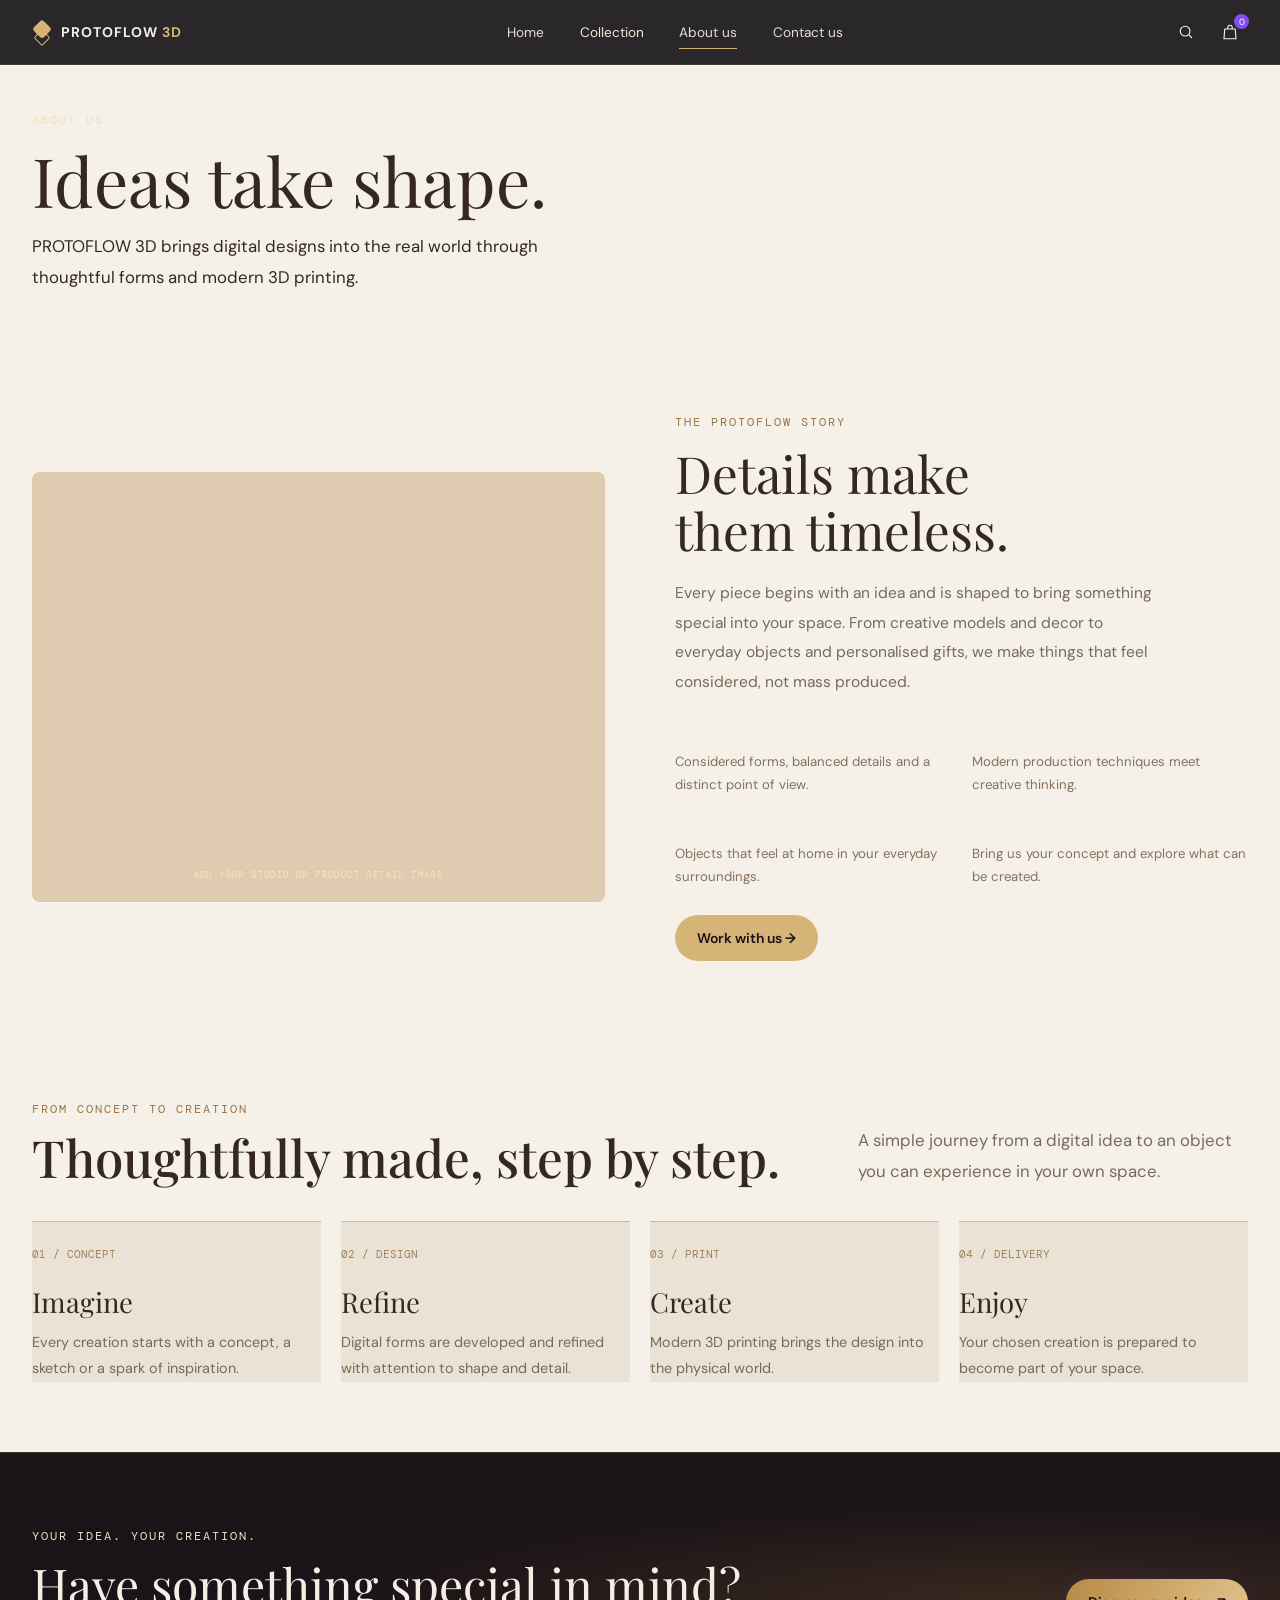
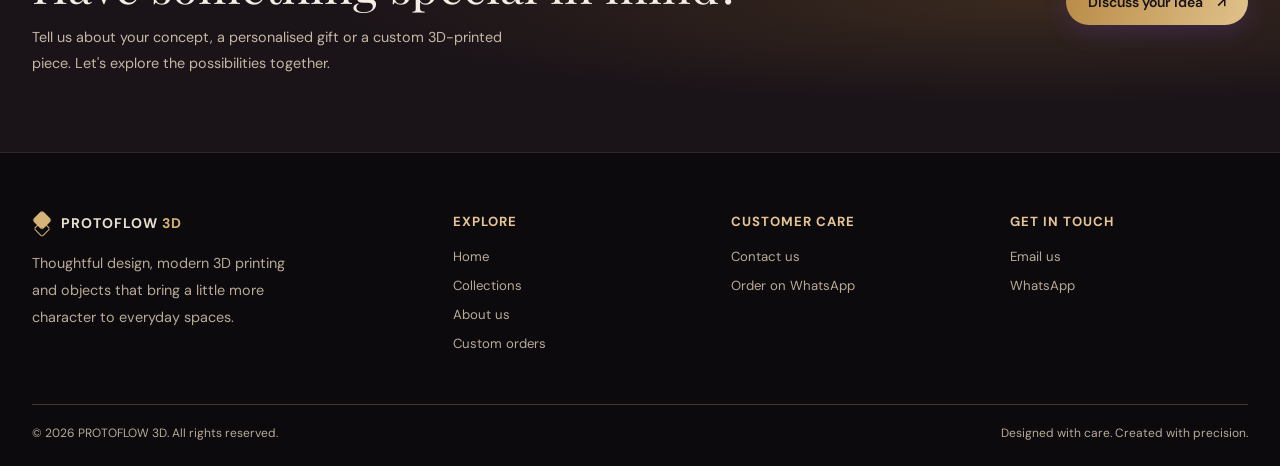
==== commit fbf760fe: "Refresh navigation script cache" ====
--- a/about.html
+++ b/about.html
@@ -68,6 +68,6 @@
   </div>
 </section>
 </main>
-<script src="assets/app.js?v=collections-link-2"></script>
+<script src="assets/app.js?v=nav-hover-3"></script>
 </body>
 </html>
--- a/assets/style.css
+++ b/assets/style.css
@@ -1730,3 +1730,58 @@
   .nav-dropdown .nav-dropdown-toggle{width:auto!important;min-width:34px;padding:13px 8px!important}
   .nav-dropdown-menu{flex-basis:100%;width:100%;margin:0 0 8px 0!important}
 }
+
+/* COLLECTIONS PAGE — force every text element to bright white */
+body[data-page="collections"] :is(
+  h1,h2,h3,h4,h5,h6,p,span,small,strong,em,b,i,label,a,button,
+  li,summary,dt,dd,th,td,legend,figcaption,output
+) {
+  color:#fff!important;
+}
+body[data-page="collections"] input,
+body[data-page="collections"] select,
+body[data-page="collections"] textarea {
+  color:#fff!important;
+}
+body[data-page="collections"] input::placeholder,
+body[data-page="collections"] textarea::placeholder {
+  color:#fff!important;
+  opacity:1!important;
+}
+
+/* COLLECTIONS PAGE FINAL FIX — banner contrast and compact transition to filters */
+body[data-page="collections"] .page-banner .eyebrow,
+body[data-page="collections"] .page-banner h1,
+body[data-page="collections"] .page-banner p {
+  color:#fff!important;
+}
+body[data-page="collections"] .page-banner {
+  padding-bottom:10px!important;
+}
+body[data-page="collections"] .section.shop {
+  padding-top:10px!important;
+}
+@media(max-width:700px) {
+  body[data-page="collections"] .page-banner {
+    padding-top:82px!important;
+    padding-bottom:8px!important;
+  }
+  body[data-page="collections"] .section.shop {
+    padding-top:8px!important;
+  }
+}
+
+/* FINAL HEADER NAV — requested order, no arrow, hover dropdown, +5% type */
+.nav-links{gap:35.7px!important}
+.nav-links>a,.nav-dropdown>a{font-size:13.65px!important}
+.nav-dropdown{position:relative;display:flex;align-items:center}
+.nav-dropdown>a{padding:24px 0!important}
+.nav-dropdown-menu{display:none!important;position:absolute!important;top:100%!important;left:-16px!important;min-width:190px;margin:0!important}
+.nav-dropdown:hover .nav-dropdown-menu,.nav-dropdown:focus-within .nav-dropdown-menu{display:grid!important}
+@media(max-width:760px){
+  .nav-links{gap:0!important}
+  .nav-links>a,.nav-dropdown>a{font-size:13.65px!important;padding:13px 0!important}
+  .nav-dropdown{display:block!important;width:100%}
+  .nav-dropdown-menu{position:static!important;min-width:0;width:100%;margin:0 0 8px 10px!important}
+  .nav-dropdown:hover .nav-dropdown-menu,.nav-dropdown:focus-within .nav-dropdown-menu{display:grid!important}
+}
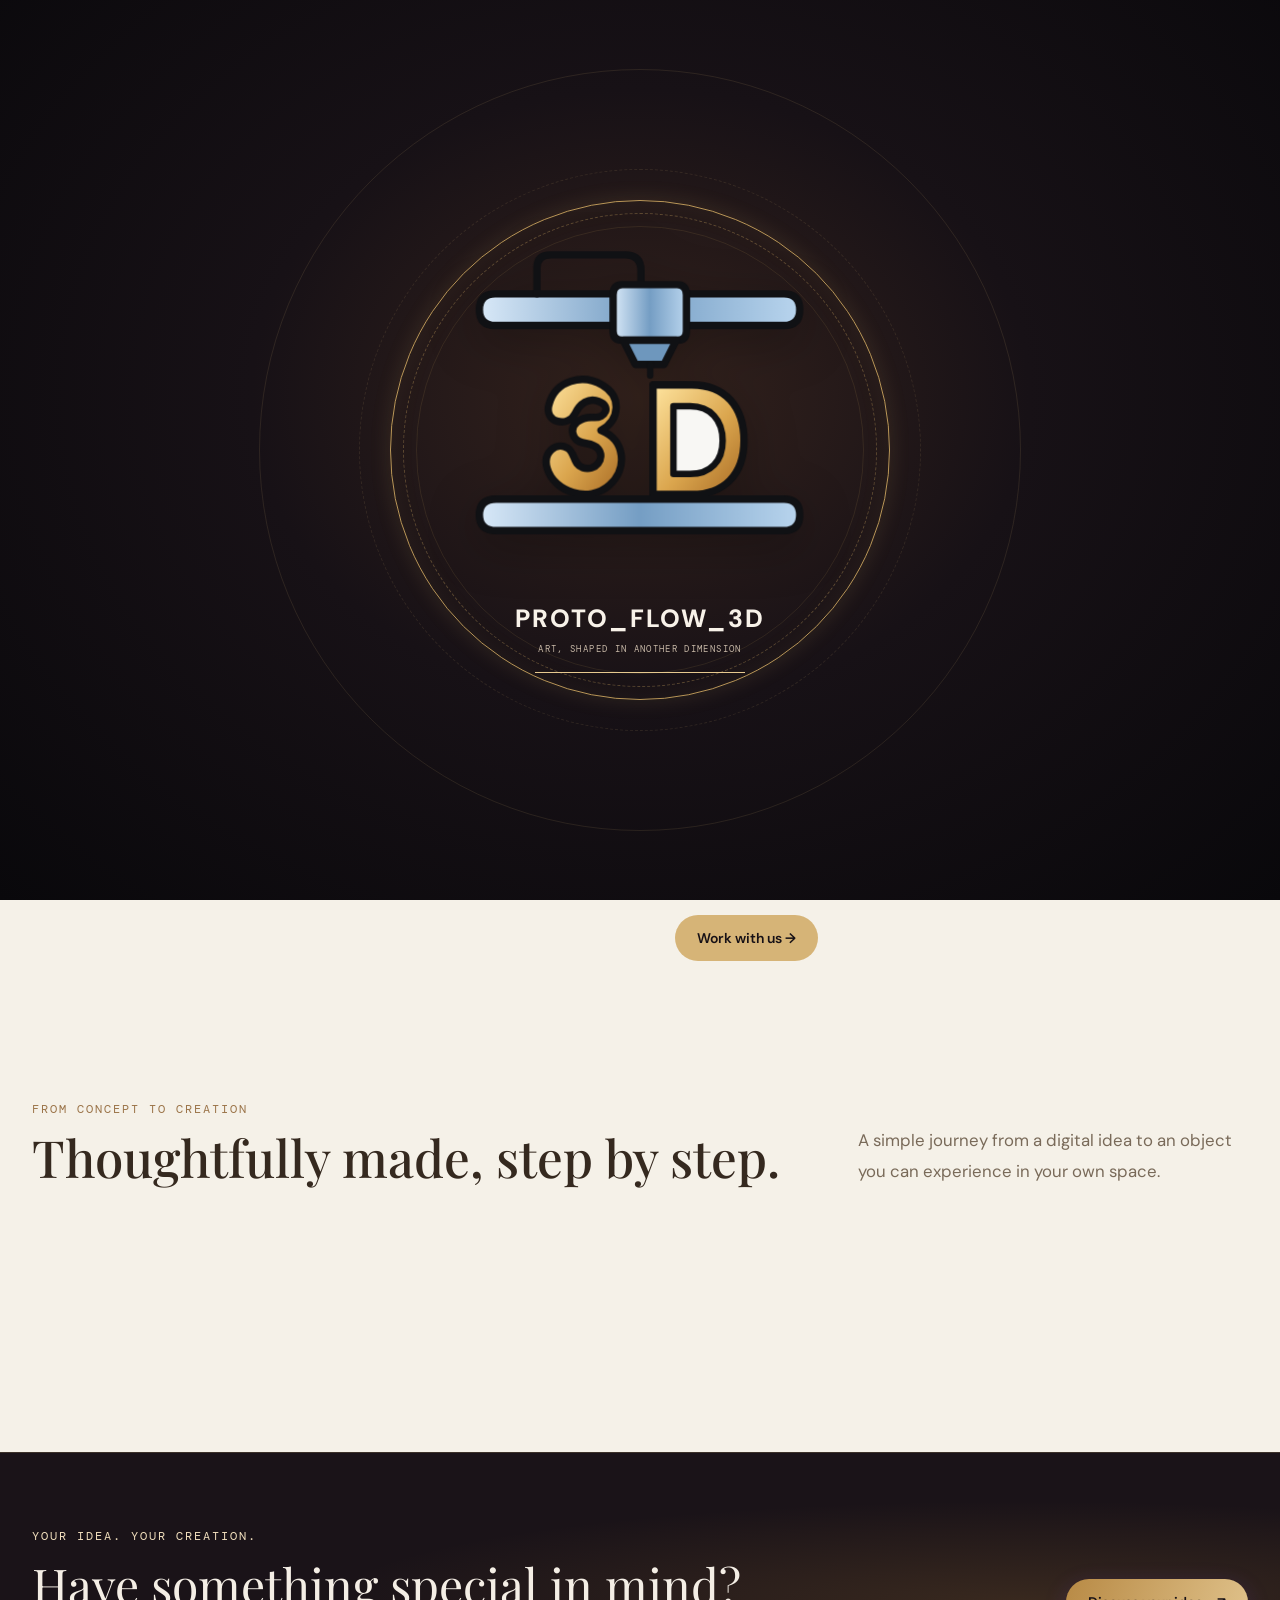
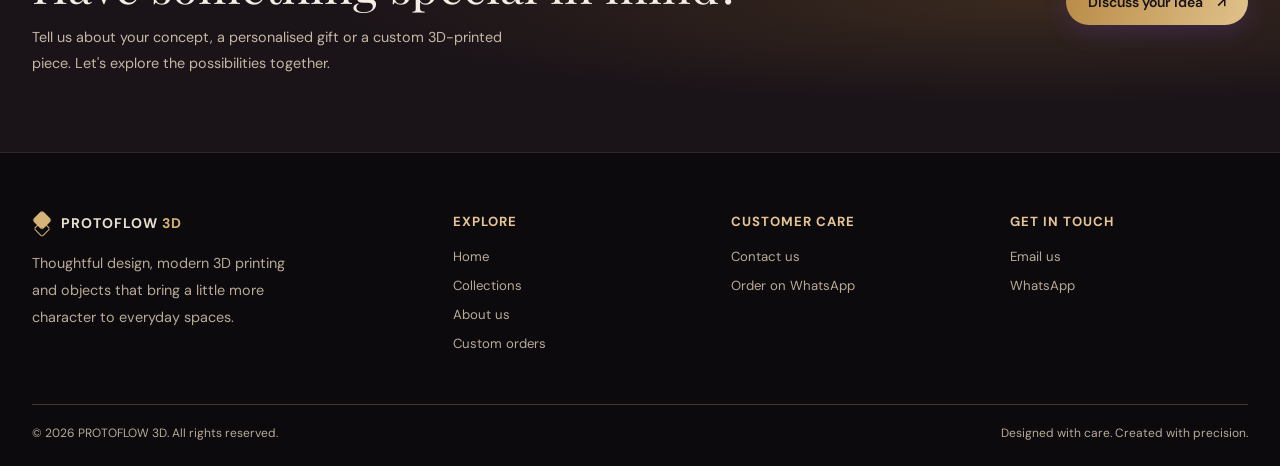
==== commit 5ed9d7f5: "Load cinematic intro on every page refresh" ====
--- a/about.html
+++ b/about.html
@@ -68,6 +68,6 @@
   </div>
 </section>
 </main>
-<script src="assets/app.js?v=nav-hover-3"></script>
+<script src="assets/entry-motion.js?v=refresh-logo-1"></script><script src="assets/app.js?v=nav-hover-3"></script>
 </body>
 </html>
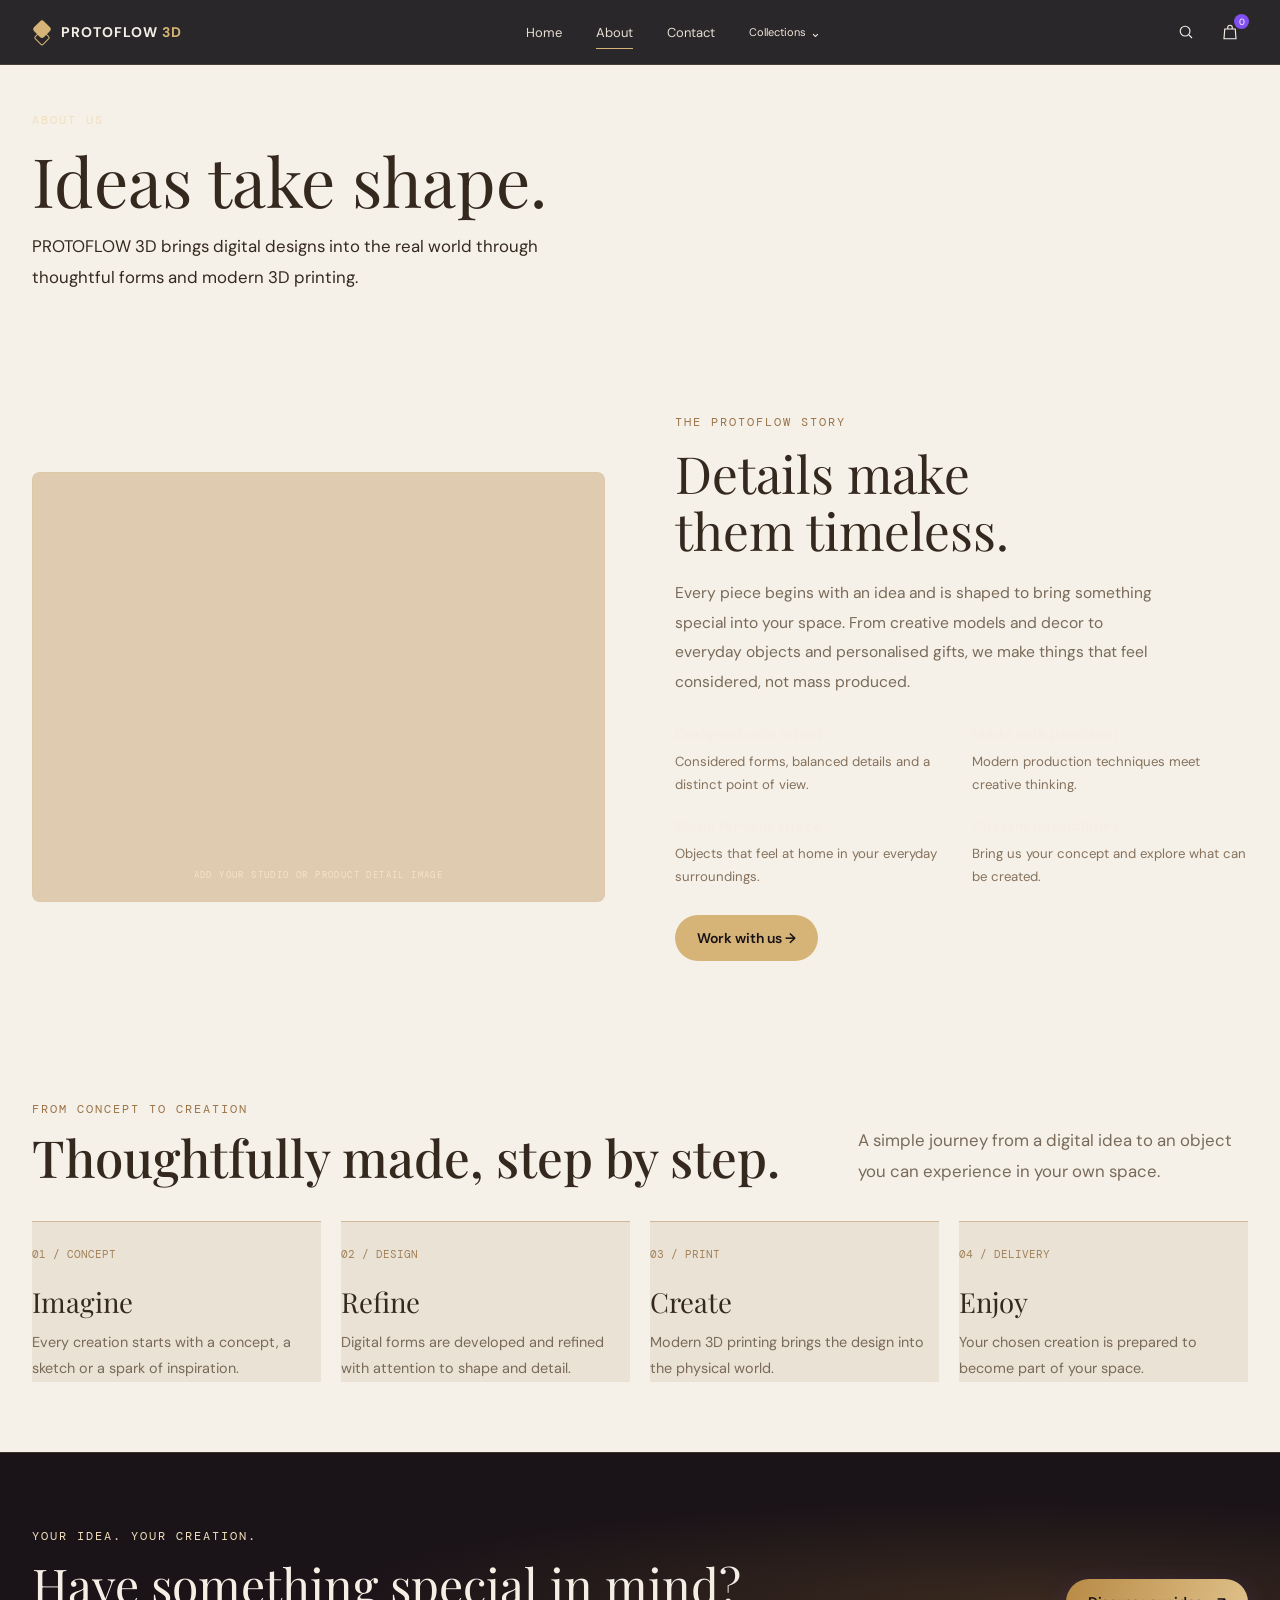
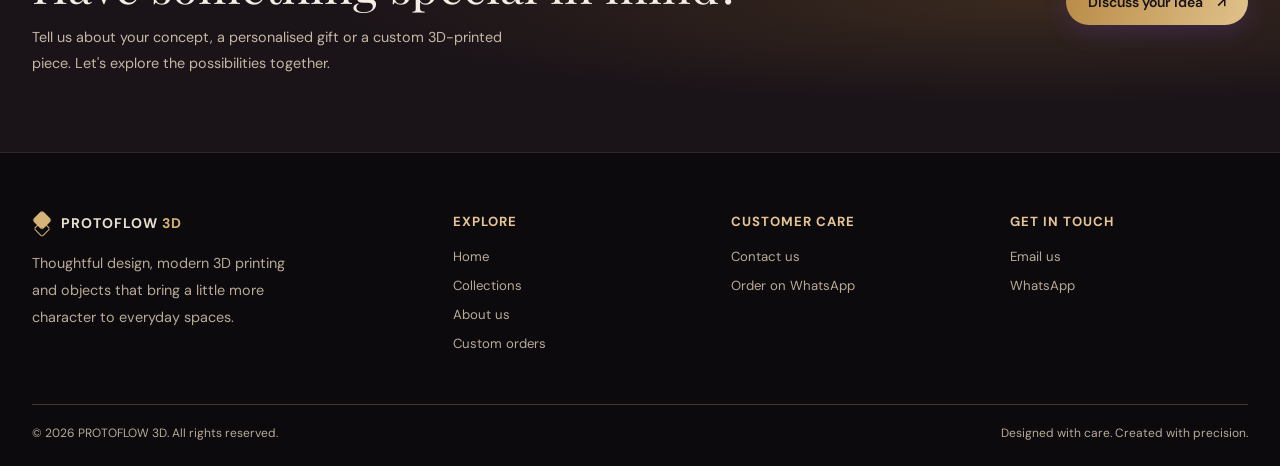
==== commit eaea68a1: "Restore site to Collections banner fix checkpoint" ====
--- a/about.html
+++ b/about.html
@@ -68,6 +68,6 @@
   </div>
 </section>
 </main>
-<script src="assets/entry-motion.js?v=refresh-logo-1"></script><script src="assets/app.js?v=nav-hover-3"></script>
+<script src="assets/app.js?v=collections-link-2"></script>
 </body>
 </html>
--- a/assets/style.css
+++ b/assets/style.css
@@ -1770,18 +1770,3 @@
     padding-top:8px!important;
   }
 }
-
-/* FINAL HEADER NAV — requested order, no arrow, hover dropdown, +5% type */
-.nav-links{gap:35.7px!important}
-.nav-links>a,.nav-dropdown>a{font-size:13.65px!important}
-.nav-dropdown{position:relative;display:flex;align-items:center}
-.nav-dropdown>a{padding:24px 0!important}
-.nav-dropdown-menu{display:none!important;position:absolute!important;top:100%!important;left:-16px!important;min-width:190px;margin:0!important}
-.nav-dropdown:hover .nav-dropdown-menu,.nav-dropdown:focus-within .nav-dropdown-menu{display:grid!important}
-@media(max-width:760px){
-  .nav-links{gap:0!important}
-  .nav-links>a,.nav-dropdown>a{font-size:13.65px!important;padding:13px 0!important}
-  .nav-dropdown{display:block!important;width:100%}
-  .nav-dropdown-menu{position:static!important;min-width:0;width:100%;margin:0 0 8px 10px!important}
-  .nav-dropdown:hover .nav-dropdown-menu,.nav-dropdown:focus-within .nav-dropdown-menu{display:grid!important}
-}
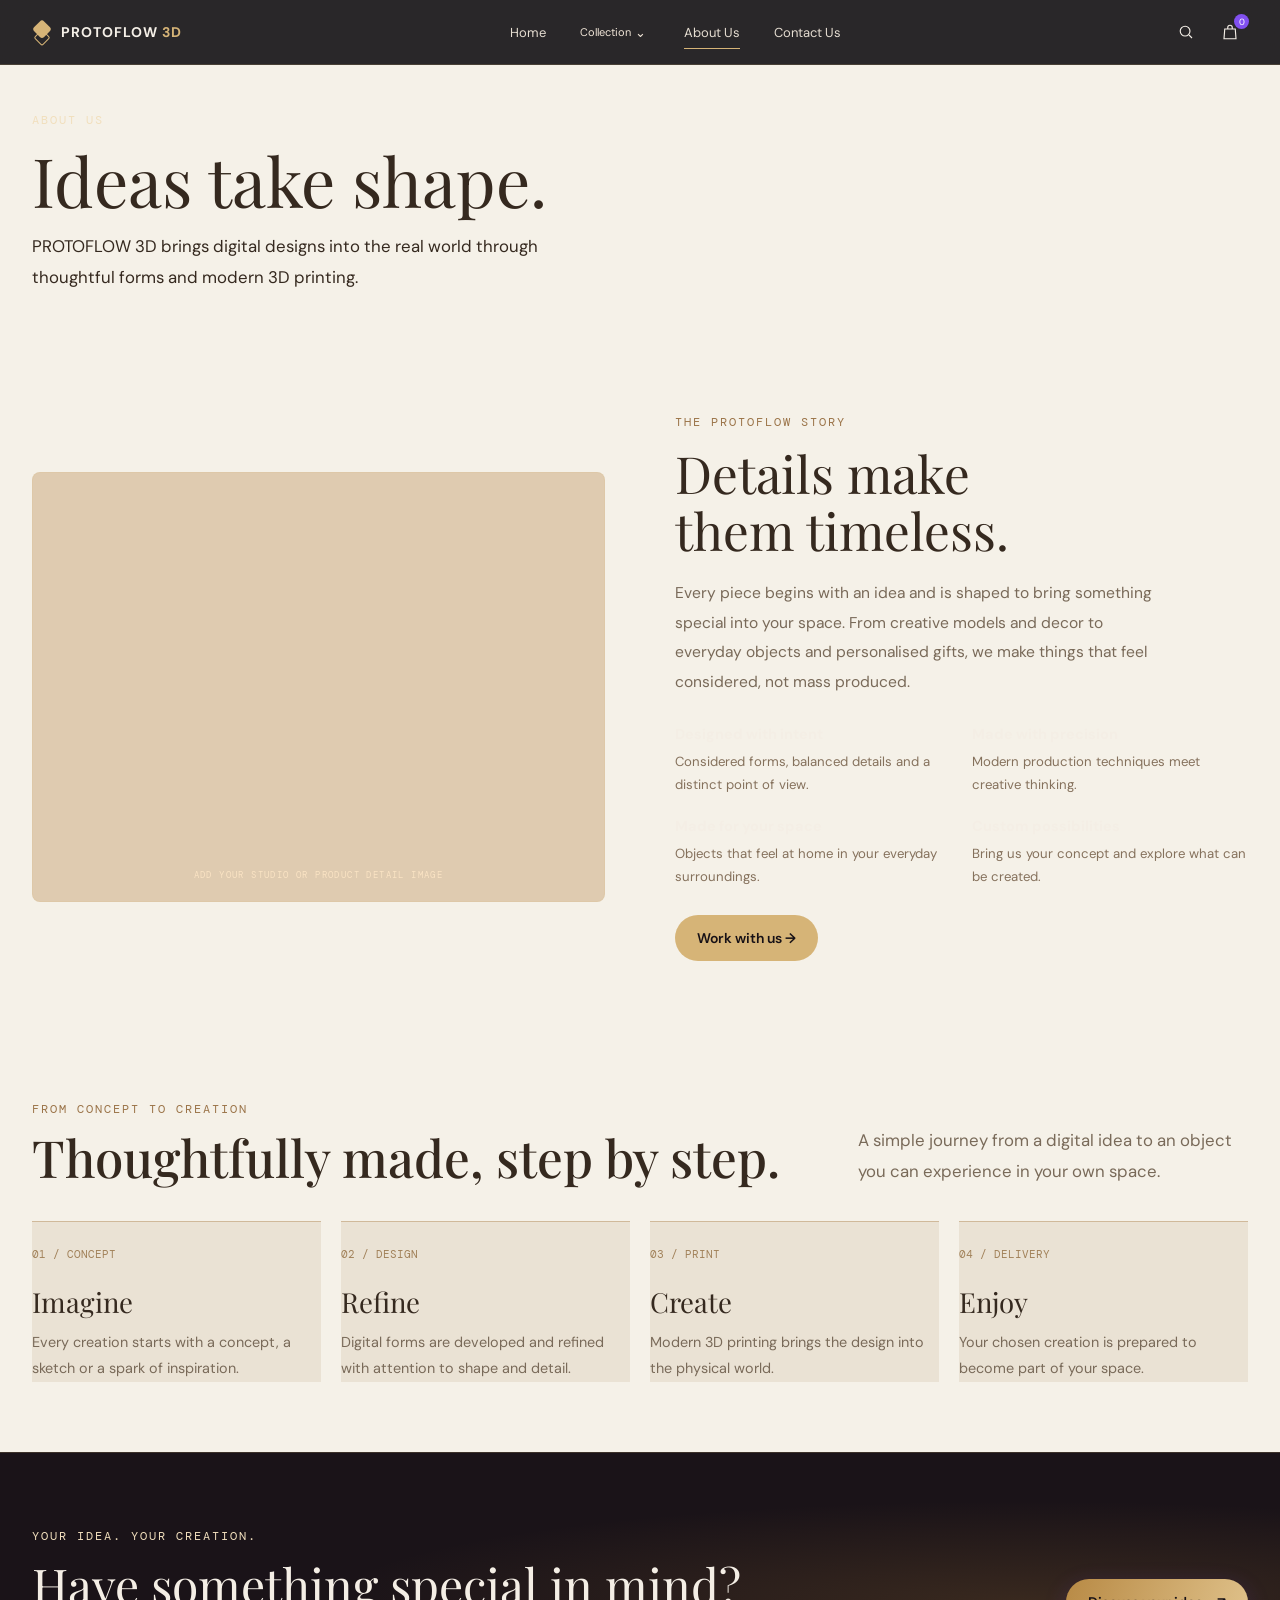
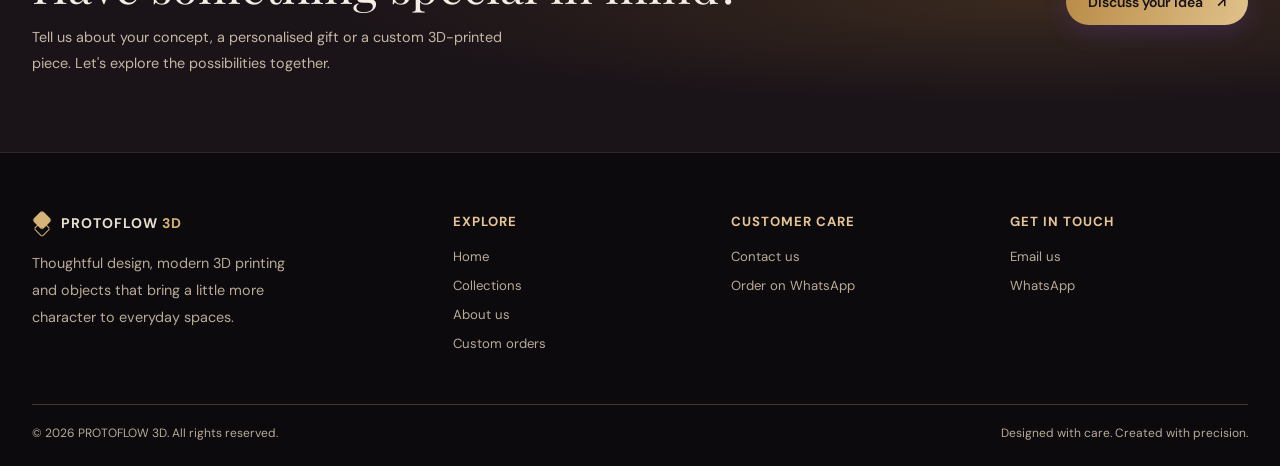
==== commit 64d59290: "Refresh header navigation cache" ====
--- a/about.html
+++ b/about.html
@@ -68,6 +68,6 @@
   </div>
 </section>
 </main>
-<script src="assets/app.js?v=collections-link-2"></script>
+<script src="assets/app.js?v=header-order-2"></script>
 </body>
 </html>
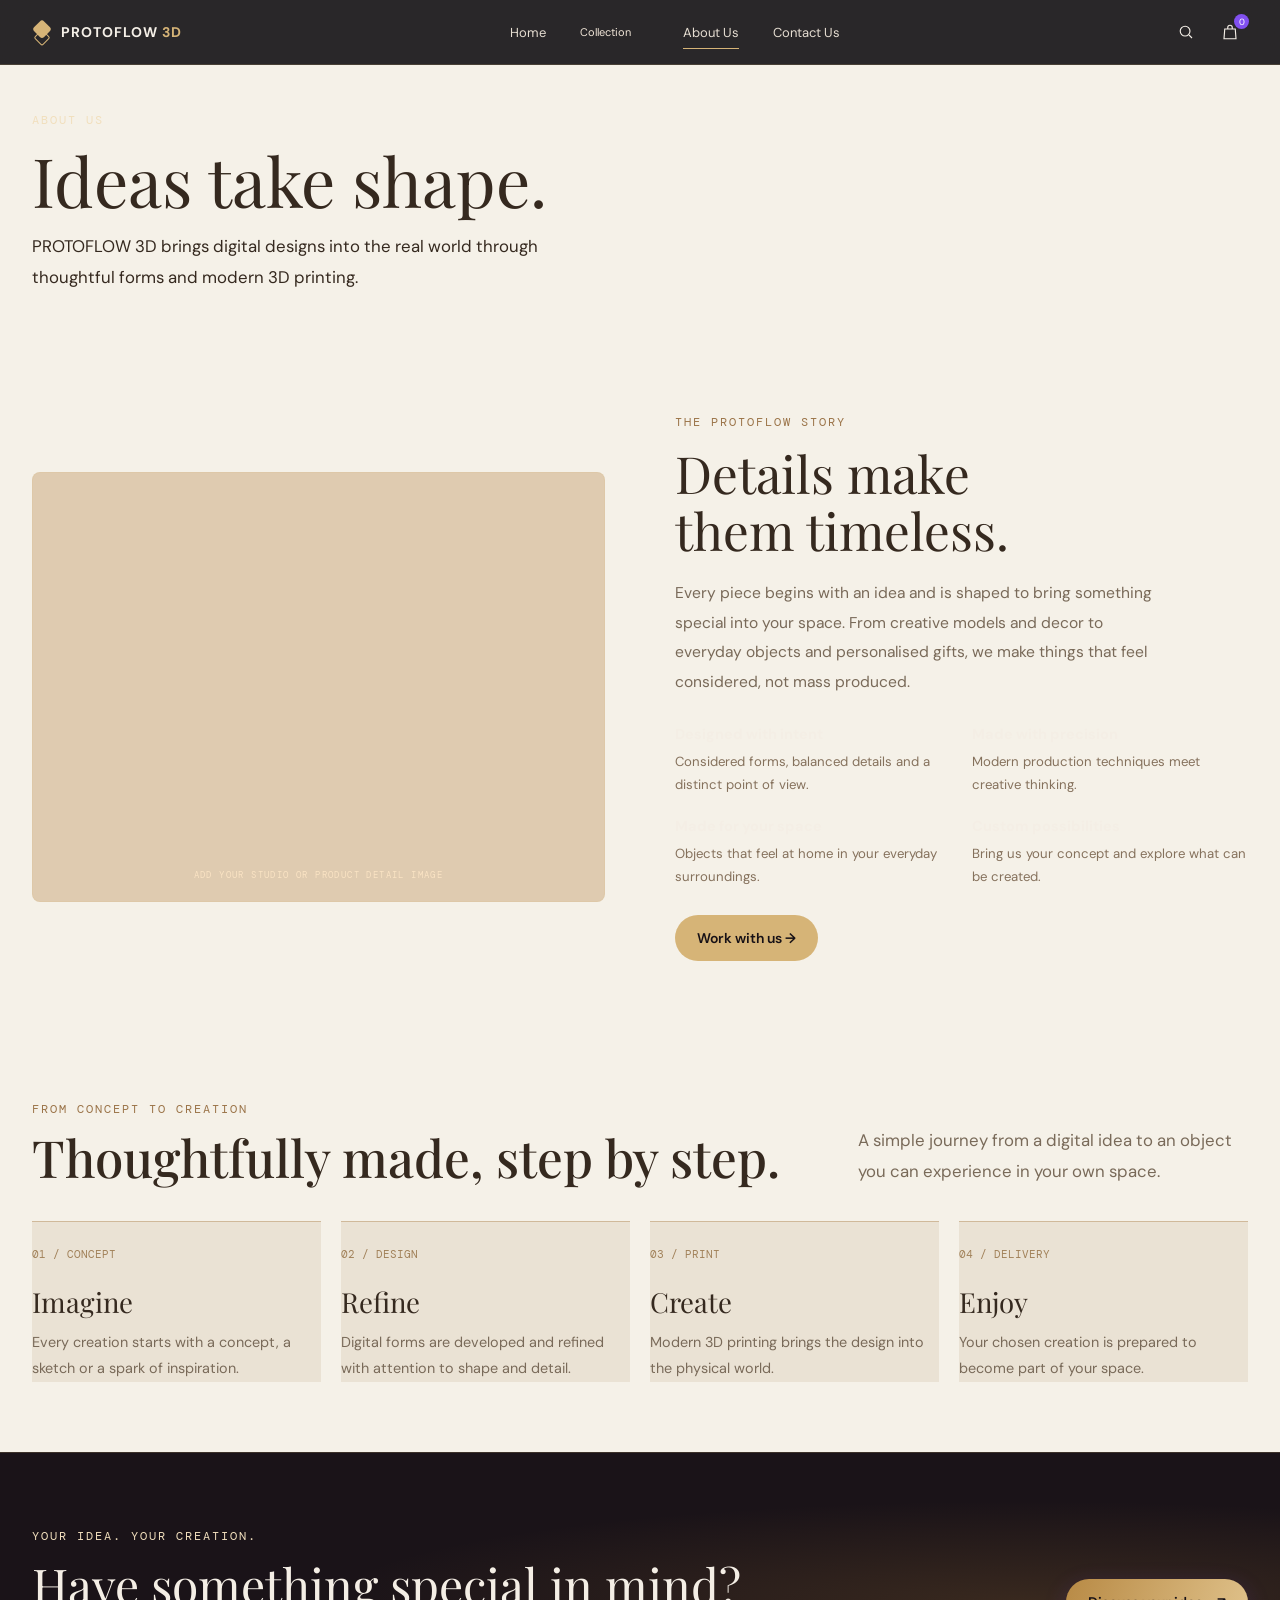
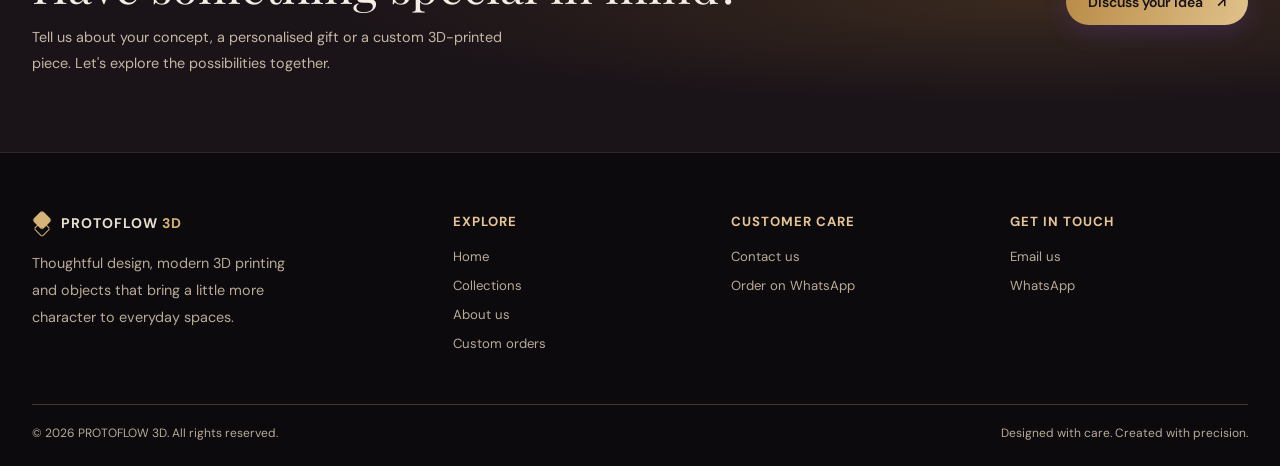
==== commit d3788f60: "Refresh header script cache version" ====
--- a/about.html
+++ b/about.html
@@ -68,6 +68,6 @@
   </div>
 </section>
 </main>
-<script src="assets/app.js?v=header-order-2"></script>
+<script src="assets/app.js?v=header-arrow-removed-1"></script>
 </body>
 </html>
